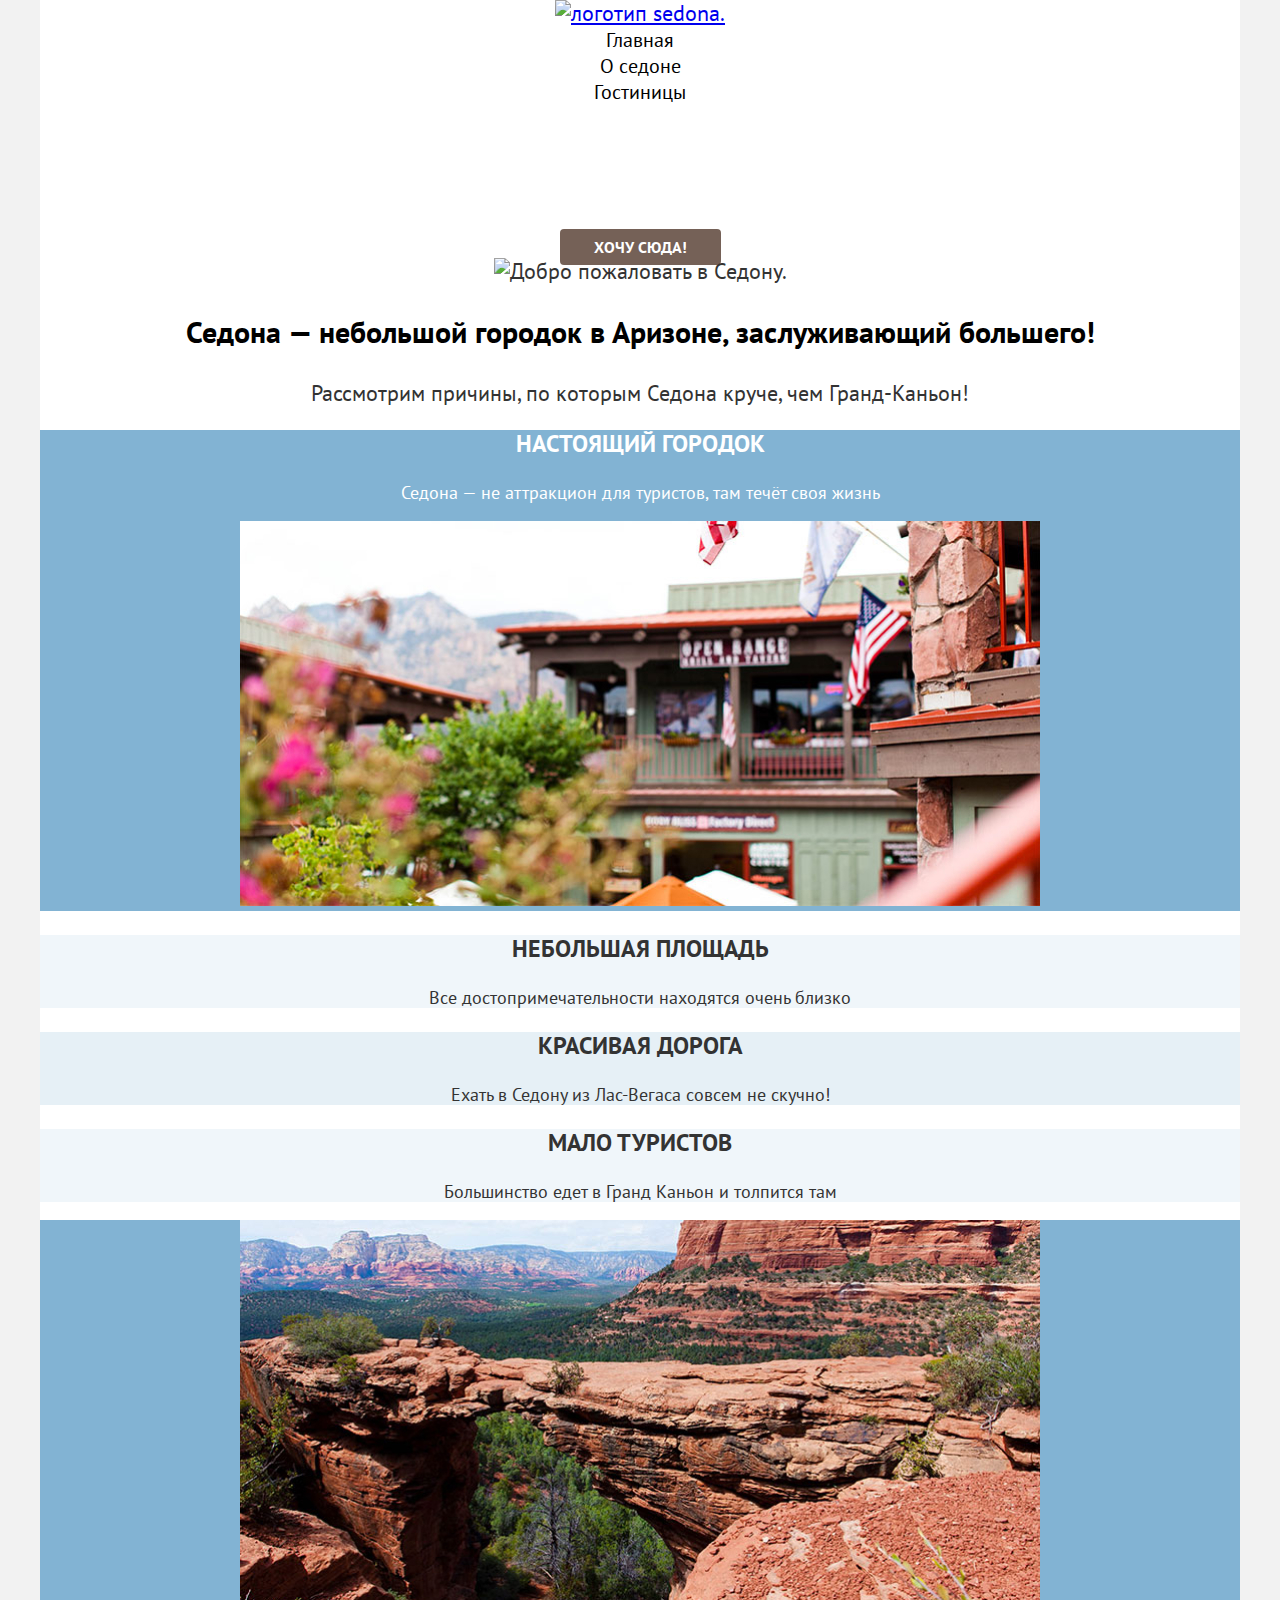
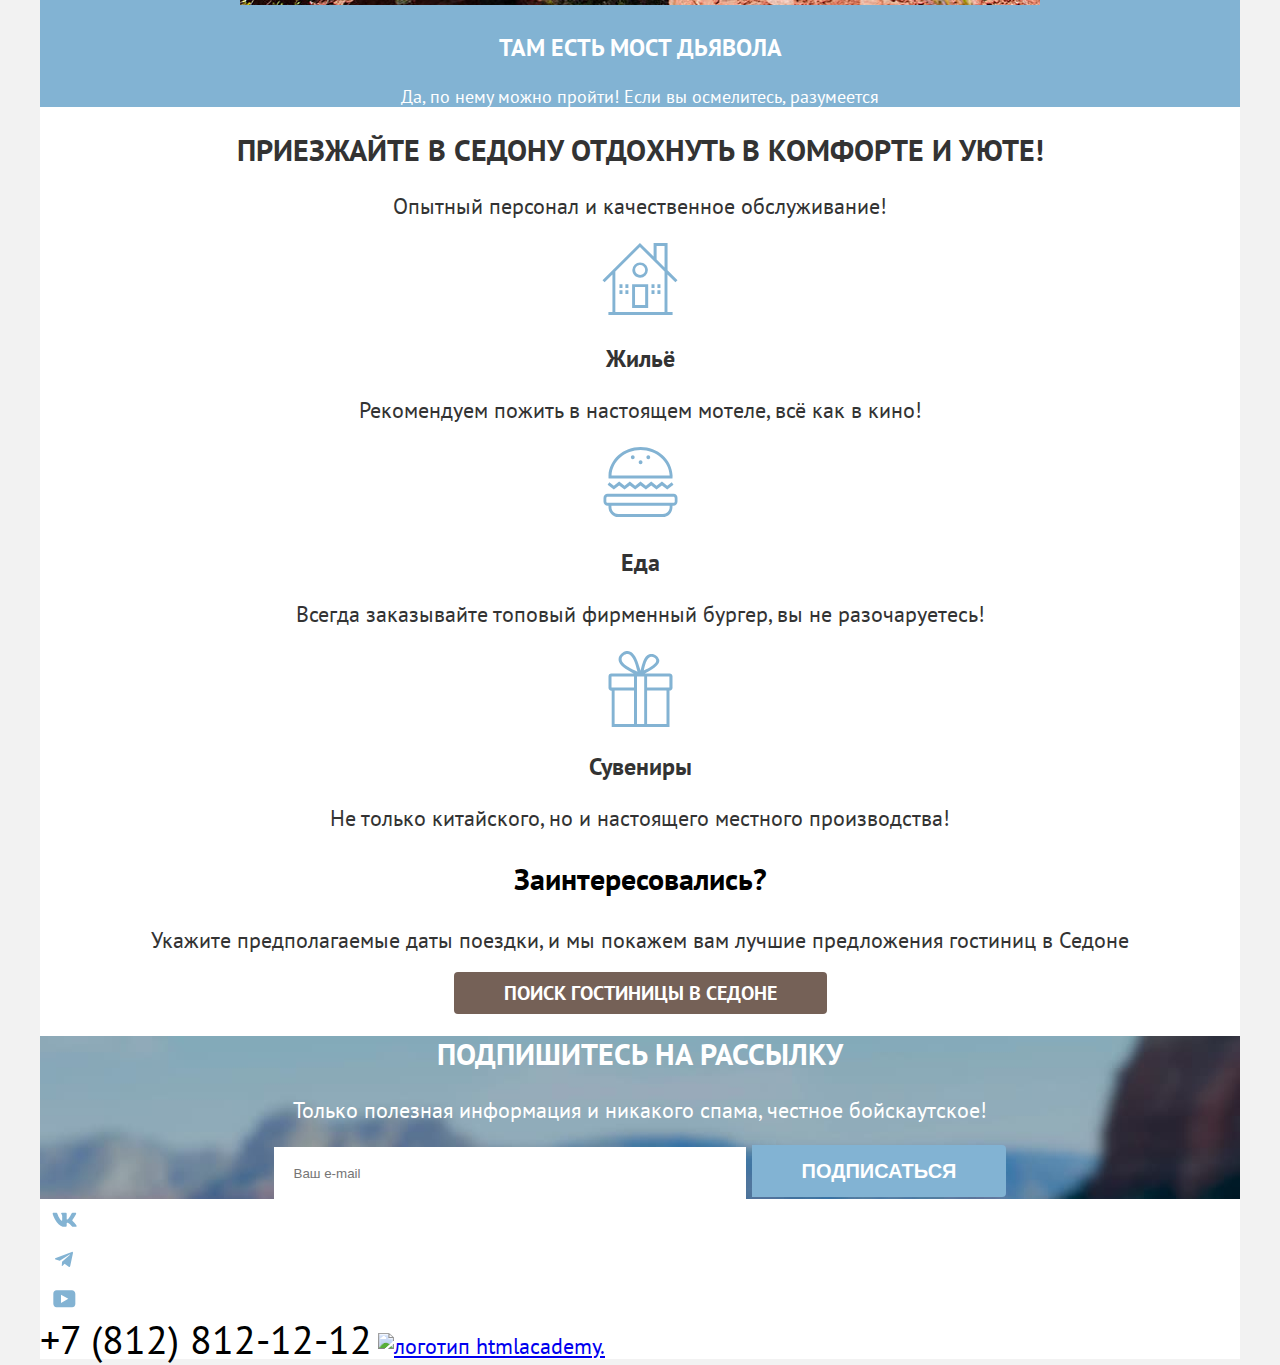
==== index.html @ 653f8c4e "Стилизация index.html" ====
<!DOCTYPE html>
<html lang="ru">

  <head>
    <meta charset="utf-8">
    <title>HTML Academy: Седона</title>
    <link rel="stylesheet" href="styles/styles.css">
  </head>

  <body>
    <div class="main-container">
      <header class="main-header">
        <nav class="main-nav">
          <a class="logo" href="index.html" aria-current="page">
            <img src="images/logo.svg" width="140" height="70" alt="логотип sedona.">
          </a>
          <ul class="main-nav-list">
            <li class="main-nav-item"><a class="main-nav-link main-nav-link--current" href="index.html"
                aria-current="page">Главная</a></li>
            <li class="main-nav-item"><a class="main-nav-link" href="#">О седоне</a></li>
            <li class="main-nav-item"><a class="main-nav-link" href="catalog.html">Гостиницы</a></li>
          </ul>
          <ul class="search-nav-list">
            <li class="search-nav-item">
              <a class="search-nav-link search-nav-link--search" href="#"><span class="visually-hidden">Поиск.</span></a>
            </li>
            <li class="search-nav-item">
              <a class="search-nav-link search-nav-link--like" href="#"><span class="visually-hidden">Избранное.</span></a>
            </li>
            <li class="search-nav-item">
              <a class="search-nav-link-basket" href="#">Хочу сюда!</a>
            </li>
          </ul>
        </nav>
      </header>

      <main class="main-index">

        <!-- hero -->
        <section class="hero">
          <h1 class="visually-hidden">Добро пожаловать в Седону!</h1>
          <img class="hero-img" src="images/welcome.svg" width="458" height="352" alt="Добро пожаловать в Седону.">
        </section>

        <!-- advantages -->
        <section class="advantages">
          <h2 class="visually-hidden">преимущества.</h2>
          <p class="advantages-intro">Седона — небольшой городок в Аризоне, заслуживающий большего!</p>
          <p class="advantages-text">Рассмотрим причины, по которым Седона круче, чем Гранд-Каньон!</p>
          <ul class="advantages-list">
            <li class="advantages-item advantages-item--blue">
              <h3 class="advantages-item-title">Настоящий городок</h3>
              <p class="advantages-item-text">Седона — не аттракцион для туристов, там течёт своя жизнь</p>
              <img src="images/city-sedona.jpg" alt="городок Седона.">
            </li>
            <li class="advantages-item advantages-item--light">
              <h3 class="advantages-item-title">Небольшая площадь</h3>
              <p class="advantages-item-text">Все достопримечательности находятся очень близко</p>
            </li>
            <li class="advantages-item">
              <h3 class="advantages-item-title">Красивая дорога</h3>
              <p class="advantages-item-text">Ехать в Седону из Лас-Вегаса совсем не скучно!</p>
            </li>
            <li class="advantages-item advantages-item--light">
              <h3 class="advantages-item-title">Мало туристов</h3>
              <p class="advantages-item-text">Большинство едет в Гранд Каньон и толпится там</p>
            </li>
            <li class="advantages-item  advantages-item--blue">
              <img src="images/devil-bridge.jpg" alt="Мост дьявола.">
              <h3 class="advantages-item-title">Там есть мост дьявола</h3>
              <p class="advantages-item-text">Да, по нему можно пройти! Если вы осмелитесь, разумеется</p>
            </li>
          </ul>
        </section>

        <!-- features -->
        <section class="features">
          <h2 class="features-title">Приезжайте в Седону отдохнуть в комфорте и уюте!</h2>
          <p class="features-text">Опытный персонал и качественное обслуживание!</p>
          <ul class="features-list">
            <li class="features-item">
              <h3 class="features-item-title features-item-title--housing">Жильё</h3>
              <p class="features-item-text">Рекомендуем пожить в настоящем мотеле, всё как в кино!</p>
            </li>
            <li class="features-item">
              <h3 class="features-item-title features-item-title--food">Еда</h3>
              <p class="features-item-text">Всегда заказывайте топовый фирменный бургер, вы не разочаруетесь!</p>
            </li>
            <li class="features-item">
              <h3 class="features-item-title features-item-title--souvenirs">Сувениры</h3>
              <p class="features-item-text">Не только китайского, но и настоящего местного производства!</p>
            </li>
          </ul>
        </section>

        <!-- search -->
        <section class="search">
          <h2 class="visually-hidden">Поиск гостиницы в Седоне.</h2>
          <p class="search-intro">Заинтересовались?</p>
          <p class="search-text">Укажите предполагаемые даты поездки, и мы покажем вам лучшие предложения гостиниц в
            Седоне</p>
          <a class="search-link" href="#">поиск гостиницы в седоне</a>
        </section>

        <!-- subscription -->
        <section class="subscription">
          <h2 class="subscription-title">Подпишитесь на рассылку</h2>
          <p class="subscription-text">Только полезная информация и никакого спама, честное бойскаутское!</p>
          <form class="subscription-form" action="https://echo.htmlacademy.ru/" method="post">
            <input class="subscription-form-email" type="email" name="email" placeholder="Ваш e-mail" required>
            <button class="subscription-form-btn" type="submit">Подписаться</button>
          </form>
        </section>
      </main>

      <footer class="main-footer">
        <ul class="socials-list">
          <li class="socials-item">
            <a class="socials-link socials-link--vkontakte" href="https://vk.com/htmlacademy"><span class="visually-hidden">Vkontakte</span></a>
          </li>
          <li class="socials-item">
            <a class="socials-link socials-link--telegram" href="https://t.me/htmlacademy"><span class="visually-hidden">Telegram</span></a>
          </li>
          <li class="socials-item">
            <a class="socials-link socials-link--youtube" href="Youtube"><span class="visually-hidden">Youtube</span></a>
          </li>
        </ul>
        <a class="main-footer-phone" href="tel:+78128121212">+7 (812) 812-12-12</a>
        <a class="main-footer-logo" href="https://htmlacademy.ru/">
          <img src="images/html-academy.svg" width="115" height="33" alt="логотип htmlacademy.">
        </a>
      </footer>
    </div>
  </body>

</html>
---- styles/styles.css ----
@font-face {
  font-family: "PT Sans";
  font-style: normal;
  font-weight: 400;
  src: url("../fonts/ptsans-400.woff2") format("woff2");
  font-display: swap;
}

@font-face {
  font-family: "PT Sans";
  font-style: normal;
  font-weight: 700;
  src: url("../fonts/ptsans-700.woff2") format("woff2");
  font-display: swap;
}

.visually-hidden {
  position: absolute;
  width: 1px;
  height: 1px;
  margin: -1px;
  border: 0;
  padding: 0;
  white-space: nowrap;
  clip-path: inset(100%);
  clip: rect(0 0 0 0);
  overflow: hidden;
}

body {
  margin: 0;
  font-family: "PT Sans", sans-serif;
  font-size: 22px;
  line-height: 26px;
  color: #333333;
  background-color: #f2f2f2;
}

.main-container {
  width: 1200px;
  margin: 0 auto;
  background-color: #ffffff;
}

/* index */

/* header */

.main-header {
  text-align: center;
}

.main-nav-list {
  margin: 0;
  padding: 0;
  list-style: none;
}

.main-nav-link {
  font-size: 20px;
  line-height: 24px;
  text-decoration: none;
  color: #000000;
}

.search-nav-list {
  margin: 0;
  padding: 0;
  list-style: none;
}

.search-nav-link {
  display: block;
  width: 44px;
  height: 64px;
}

.search-nav-link--search {
  background-image: url(../images/icons/search.svg);
  background-repeat: no-repeat;
  background-position: center;
}

.search-nav-link--like {
  background-image: url(../images/icons/like.svg);
  background-repeat: no-repeat;
  background-position: center;
}

.search-nav-link-basket {
  padding: 8px 34px;
  border-radius: 4px;
  font-size: 16px;
  line-height: 20px;
  text-transform: uppercase;
  font-weight: 700;
  text-decoration: none;
  color: #ffffff;
  background-color: #756157;
}

.main-index {
  text-align: center;
}

/* hero */

.hero {
  background: url(../images/hero-background-mask.svg) no-repeat center bottom, url(../images/hero-background.jpg) no-repeat;
}

/* advantages */

.advantages-intro {
  font-weight: 700;
  font-size: 30px;
  line-height: 36px;
  color: #000000;
}

.advantages-list {
  margin: 0;
  padding: 0;
  list-style: none;
}

.advantages-item {
  background-color: rgba(131, 179, 211, 0.2);
}

.advantages-item-title {
  font-size: 24px;
  line-height: 28px;
  text-transform: uppercase;
}

.advantages-item-text {
  font-size: 18px;
  line-height: 21px;
}

.advantages-item--blue {
  color: #ffffff;
  background-color: #82B3D3;
}

.advantages-item--light {
  background-color: rgba(131, 179, 211, 0.12);
}

/* features */

.features-title {
  font-weight: 700;
  font-size: 30px;
  line-height: 36px;
  text-transform: uppercase;
}

.features-list {
  margin: 0;
  padding: 0;
  list-style: none;
}

.features-item-title {
  padding-top: 102px;
  font-weight: 700;
  font-size: 24px;
  line-height: 28px;
}

.features-item-title--housing {
  background: url(../images/icons/housing.svg) no-repeat top center;
}

.features-item-title--food {
  background: url(../images/icons/food.svg) no-repeat top center;
}

.features-item-title--souvenirs {
  background: url(../images/icons/souvenirs.svg) no-repeat top center;
}

/* search */

.search-intro {
  font-weight: 700;
  font-size: 30px;
  line-height: 36px;
  color: #000000;
}

.search-link {
  padding: 8px 50px;
  font-weight: 700;
  font-size: 20px;
  line-height: 36px;
  text-transform: uppercase;
  text-decoration: none;
  color: #ffffff;
  background-color: #756157;
  border-radius: 4px;
}

/* subscription */

.subscription {
  background-image: url(../images/Subscribe-background.jpg);
  background-repeat: no-repeat;
  color: #ffffff;
}

.subscription-title {
  font-weight: 700;
  font-size: 30px;
  line-height: 36px;
  text-transform: uppercase;
}

.subscription-form-btn {
  padding: 8px 50px;
  border: none;
  font-weight: 700;
  font-size: 20px;
  line-height: 36px;
  text-transform: uppercase;
  background-color: #82b3d3;
  border-radius: 0 4px 4px 0;
  color: inherit;
}

.subscription-form-email {
  width: 452px;
  height: 52px;
  border: none;
  padding: 0;
  padding-left: 20px;
}

/* main-footer */

.socials-list {
  margin: 0;
  padding: 0;
  list-style: none;
}

.socials-link {
  display: block;
  width: 48px;
  height: 40px;
}

.socials-link--vkontakte {
  background: url(../images/icons/vkontakte.svg) no-repeat center;
}

.socials-link--telegram {
  background: url(../images/icons/telegram.svg) no-repeat center;
}

.socials-link--youtube {
  background: url(../images/icons/youtube.svg) no-repeat center;
}

.main-footer-phone {
  font-weight: 400;
  font-size: 40px;
  line-height: 40px;
  text-transform: uppercase;
  color: #000000;
  text-decoration: none;
}
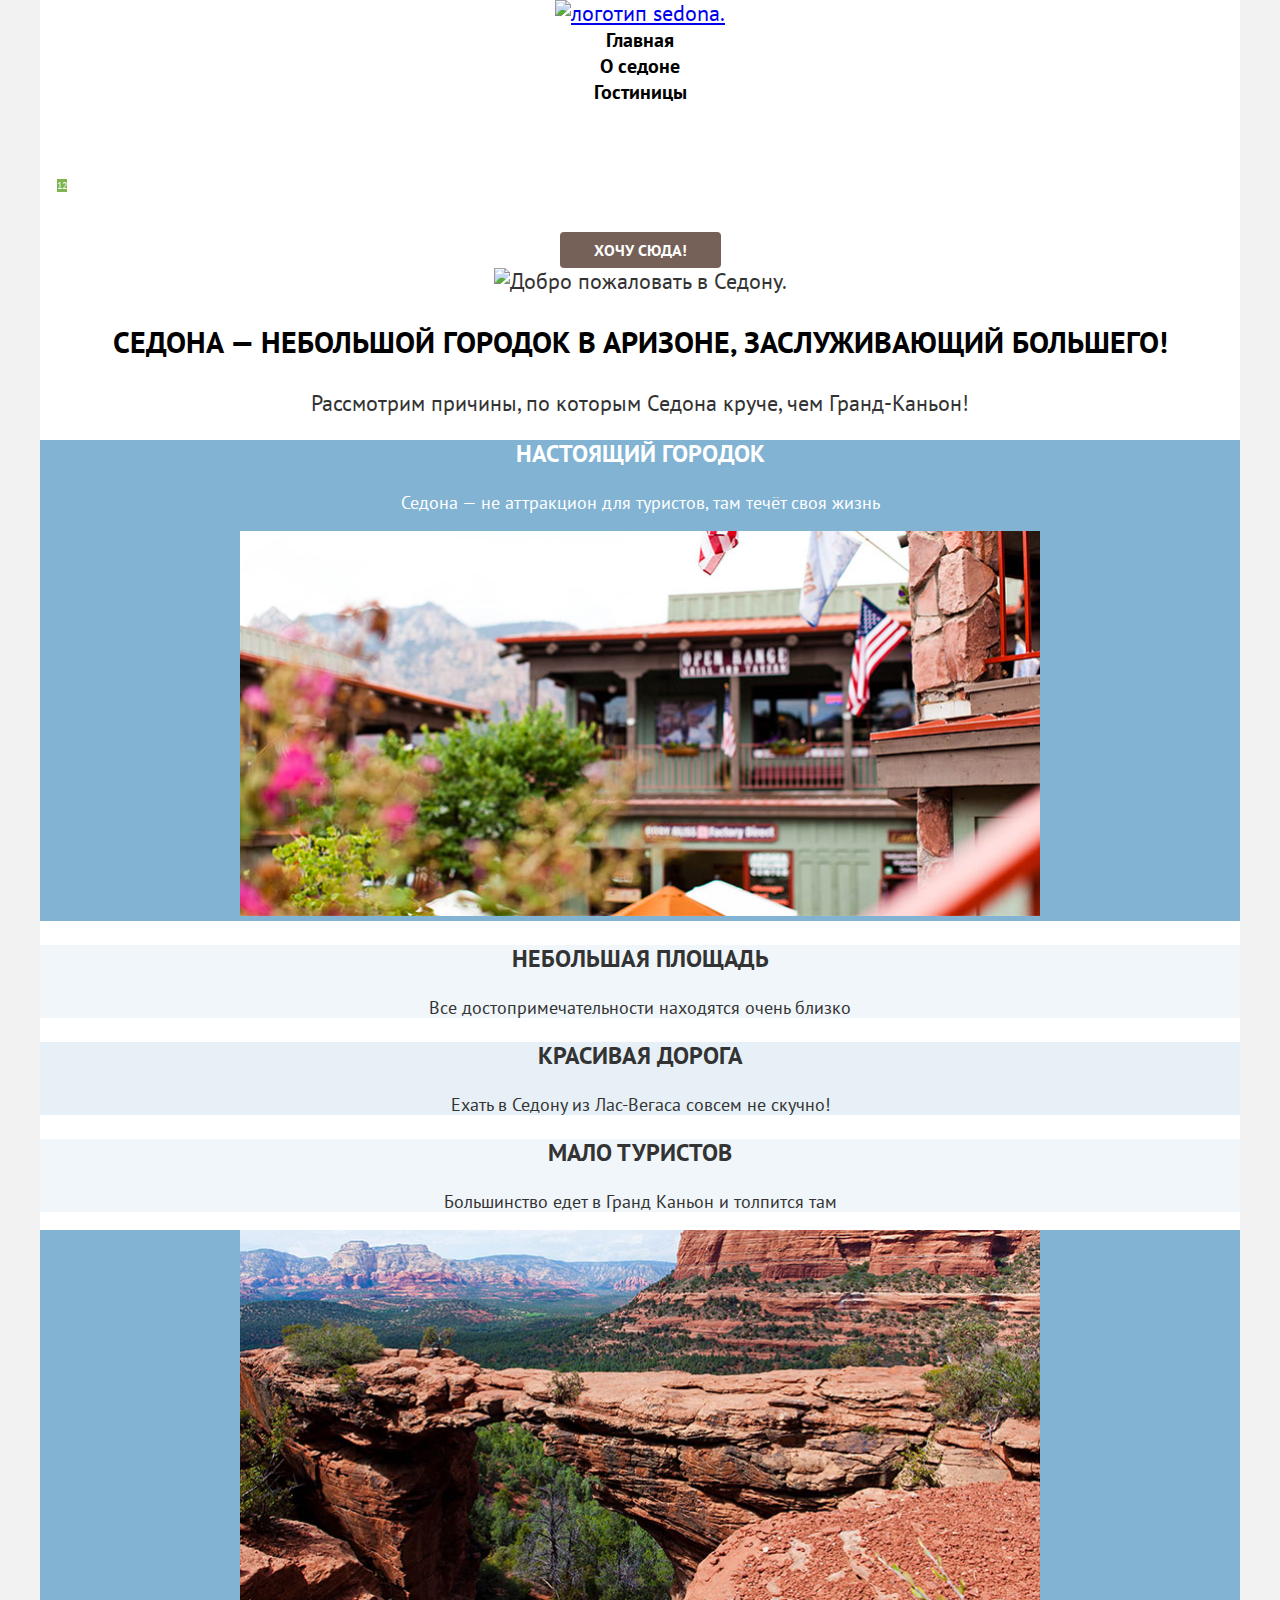
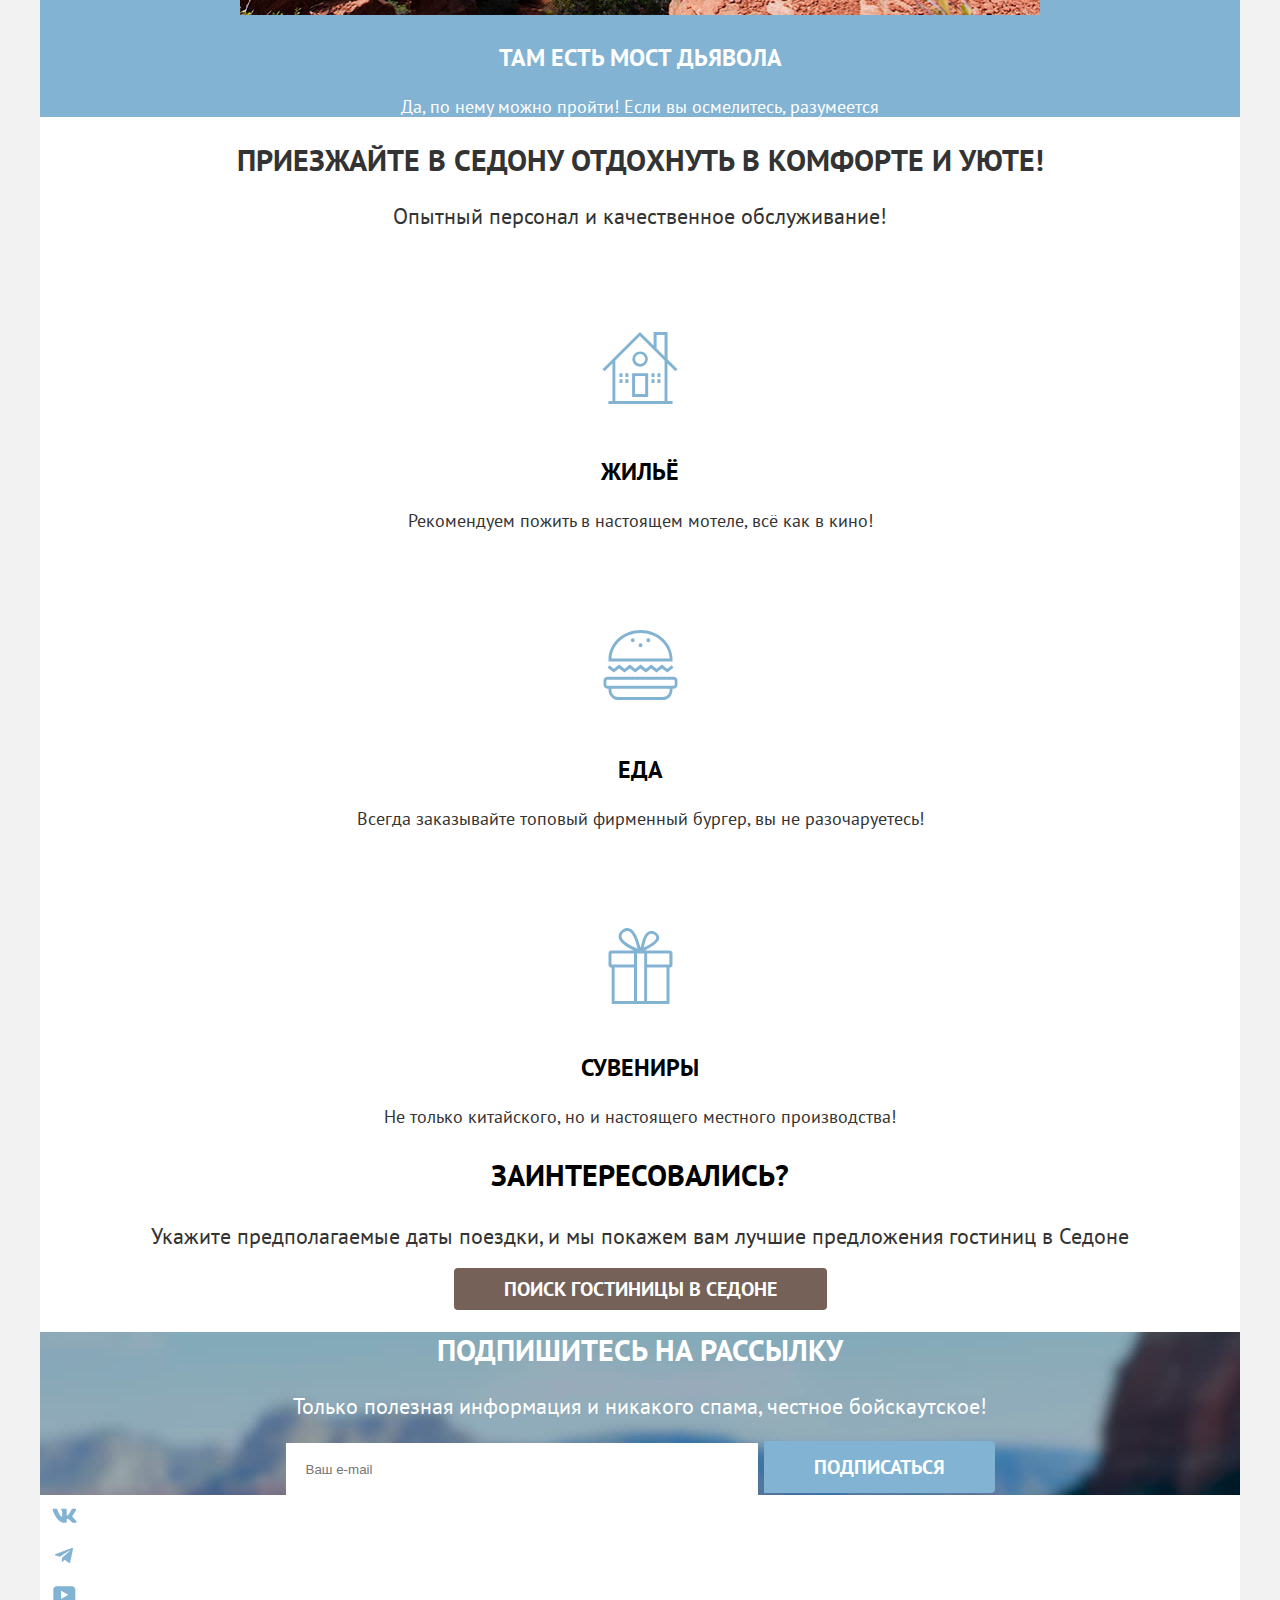
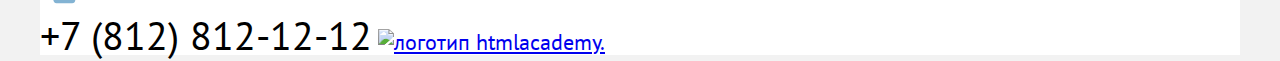
==== commit a0d193c4: "Завершает стилизацию index" ====
--- a/index.html
+++ b/index.html
@@ -22,15 +22,16 @@
           </ul>
           <ul class="search-nav-list">
             <li class="search-nav-item">
-              <a class="search-nav-link search-nav-link--search" href="#"><span class="visually-hidden">Поиск.</span></a>
+              <a class="search-nav-link search-nav-link--search" href="#"><span
+                  class="visually-hidden">Поиск.</span></a>
             </li>
             <li class="search-nav-item">
-              <a class="search-nav-link search-nav-link--like" href="#"><span class="visually-hidden">Избранное.</span></a>
-            </li>
-            <li class="search-nav-item">
-              <a class="search-nav-link-basket" href="#">Хочу сюда!</a>
+              <a class="search-nav-link search-nav-link--like" href="#"><span
+                  class="visually-hidden">Избранное.</span><span class="search-nav-link-quantity">12</span></a>
+
             </li>
           </ul>
+          <a class="search-nav-link-basket" href="#">Хочу сюда!</a>
         </nav>
       </header>
 
@@ -78,16 +79,16 @@
           <h2 class="features-title">Приезжайте в Седону отдохнуть в комфорте и уюте!</h2>
           <p class="features-text">Опытный персонал и качественное обслуживание!</p>
           <ul class="features-list">
-            <li class="features-item">
-              <h3 class="features-item-title features-item-title--housing">Жильё</h3>
+            <li class="features-item features-item--housing">
+              <h3 class="features-item-title">Жильё</h3>
               <p class="features-item-text">Рекомендуем пожить в настоящем мотеле, всё как в кино!</p>
             </li>
-            <li class="features-item">
-              <h3 class="features-item-title features-item-title--food">Еда</h3>
+            <li class="features-item features-item--food">
+              <h3 class="features-item-title">Еда</h3>
               <p class="features-item-text">Всегда заказывайте топовый фирменный бургер, вы не разочаруетесь!</p>
             </li>
-            <li class="features-item">
-              <h3 class="features-item-title features-item-title--souvenirs">Сувениры</h3>
+            <li class="features-item features-item--souvenirs">
+              <h3 class="features-item-title">Сувениры</h3>
               <p class="features-item-text">Не только китайского, но и настоящего местного производства!</p>
             </li>
           </ul>
@@ -116,13 +117,16 @@
       <footer class="main-footer">
         <ul class="socials-list">
           <li class="socials-item">
-            <a class="socials-link socials-link--vkontakte" href="https://vk.com/htmlacademy"><span class="visually-hidden">Vkontakte</span></a>
+            <a class="socials-link socials-link--vkontakte" href="https://vk.com/htmlacademy"><span
+                class="visually-hidden">Vkontakte</span></a>
           </li>
           <li class="socials-item">
-            <a class="socials-link socials-link--telegram" href="https://t.me/htmlacademy"><span class="visually-hidden">Telegram</span></a>
+            <a class="socials-link socials-link--telegram" href="https://t.me/htmlacademy"><span
+                class="visually-hidden">Telegram</span></a>
           </li>
           <li class="socials-item">
-            <a class="socials-link socials-link--youtube" href="Youtube"><span class="visually-hidden">Youtube</span></a>
+            <a class="socials-link socials-link--youtube" href="Youtube"><span
+                class="visually-hidden">Youtube</span></a>
           </li>
         </ul>
         <a class="main-footer-phone" href="tel:+78128121212">+7 (812) 812-12-12</a>
--- a/styles/styles.css
+++ b/styles/styles.css
@@ -59,6 +59,7 @@
 .main-nav-link {
   font-size: 20px;
   line-height: 24px;
+  font-weight: 700;
   text-decoration: none;
   color: #000000;
 }
@@ -73,6 +74,7 @@
   display: block;
   width: 44px;
   height: 64px;
+  text-decoration: none;
 }
 
 .search-nav-link--search {
@@ -87,8 +89,16 @@
   background-position: center;
 }
 
+.search-nav-link-quantity {
+  color: #ffffff;
+  background-color: #7db54f;
+  font-size: 10px;
+  line-height: 10px;
+}
+
 .search-nav-link-basket {
   padding: 8px 34px;
+  display: inline-block;
   border-radius: 4px;
   font-size: 16px;
   line-height: 20px;
@@ -115,6 +125,7 @@
   font-weight: 700;
   font-size: 30px;
   line-height: 36px;
+  text-transform: uppercase;
   color: #000000;
 }
 
@@ -163,23 +174,33 @@
   list-style: none;
 }
 
+.features-item {
+  padding-top: 183px;
+}
+
+.features-item--housing {
+  background: url(../images/icons/housing.svg) no-repeat center 81px;
+}
+
+.features-item--food {
+  background: url(../images/icons/food.svg) no-repeat center 81px;
+}
+
+.features-item--souvenirs {
+  background: url(../images/icons/souvenirs.svg) no-repeat center 81px;
+}
+
 .features-item-title {
-  padding-top: 102px;
   font-weight: 700;
   font-size: 24px;
   line-height: 28px;
-}
-
-.features-item-title--housing {
-  background: url(../images/icons/housing.svg) no-repeat top center;
-}
-
-.features-item-title--food {
-  background: url(../images/icons/food.svg) no-repeat top center;
-}
-
-.features-item-title--souvenirs {
-  background: url(../images/icons/souvenirs.svg) no-repeat top center;
+  text-transform: uppercase;
+  color: #000000;
+}
+
+.features-item-text {
+  font-size: 18px;
+  line-height: 21px;
 }
 
 /* search */
@@ -188,6 +209,7 @@
   font-weight: 700;
   font-size: 30px;
   line-height: 36px;
+  text-transform: uppercase;
   color: #000000;
 }
 
@@ -206,7 +228,7 @@
 /* subscription */
 
 .subscription {
-  background-image: url(../images/Subscribe-background.jpg);
+  background-image: url(../images/subscribe-background.jpg);
   background-repeat: no-repeat;
   color: #ffffff;
 }
@@ -221,6 +243,7 @@
 .subscription-form-btn {
   padding: 8px 50px;
   border: none;
+  font-family: "PT Sans", sans-serif;
   font-weight: 700;
   font-size: 20px;
   line-height: 36px;
@@ -272,3 +295,76 @@
   color: #000000;
   text-decoration: none;
 }
+
+/* catalog */
+
+/* filter */
+
+.catalog-filter {
+  background-color: #82B3D3;
+  background-image: url(../images/filter-background.jpg);
+  background-repeat: no-repeat;
+  background-size: cover;
+  color: #ffffff;
+}
+
+.catalog-title {
+  font-weight: 700;
+  font-size: 60px;
+  line-height: 78px;
+}
+
+.breadcrumbs-list {
+  margin: 0;
+  padding: 0;
+  list-style: none;
+}
+
+.breadcrumbs-link {
+  text-decoration: none;
+  color: inherit;
+  font-size: 16px;
+  line-height: 21px;
+}
+
+.breadcrumbs-link--index {
+  background: url(../images/icons/home.svg) no-repeat center;
+  display: block;
+  width: 13px;
+  height: 15px;
+}
+
+.catalog-form-title {
+  font-weight: 700;
+  font-size: 20px;
+  line-height: 24px;
+}
+
+.catalog-housing-input {
+  font-size: 18px;
+  line-height: 23px;
+}
+
+.catalog-filter-submit {
+  padding: 8px 50px;
+  border: none;
+  background-color: #82b3d3;
+  color: inherit;
+  border-radius: 4px;
+  font-weight: 700;
+  font-size: 16px;
+  line-height: 20px;
+  text-transform: uppercase;
+}
+
+.catalog-filter-reset {
+  padding: 8px 50px;
+  border: none;
+  background-color: rgba(0, 0, 0, 0);
+  color: inherit;
+  border-radius: 4px;
+  font-weight: 700;
+  font-size: 16px;
+  line-height: 20px;
+  text-transform: uppercase;
+}
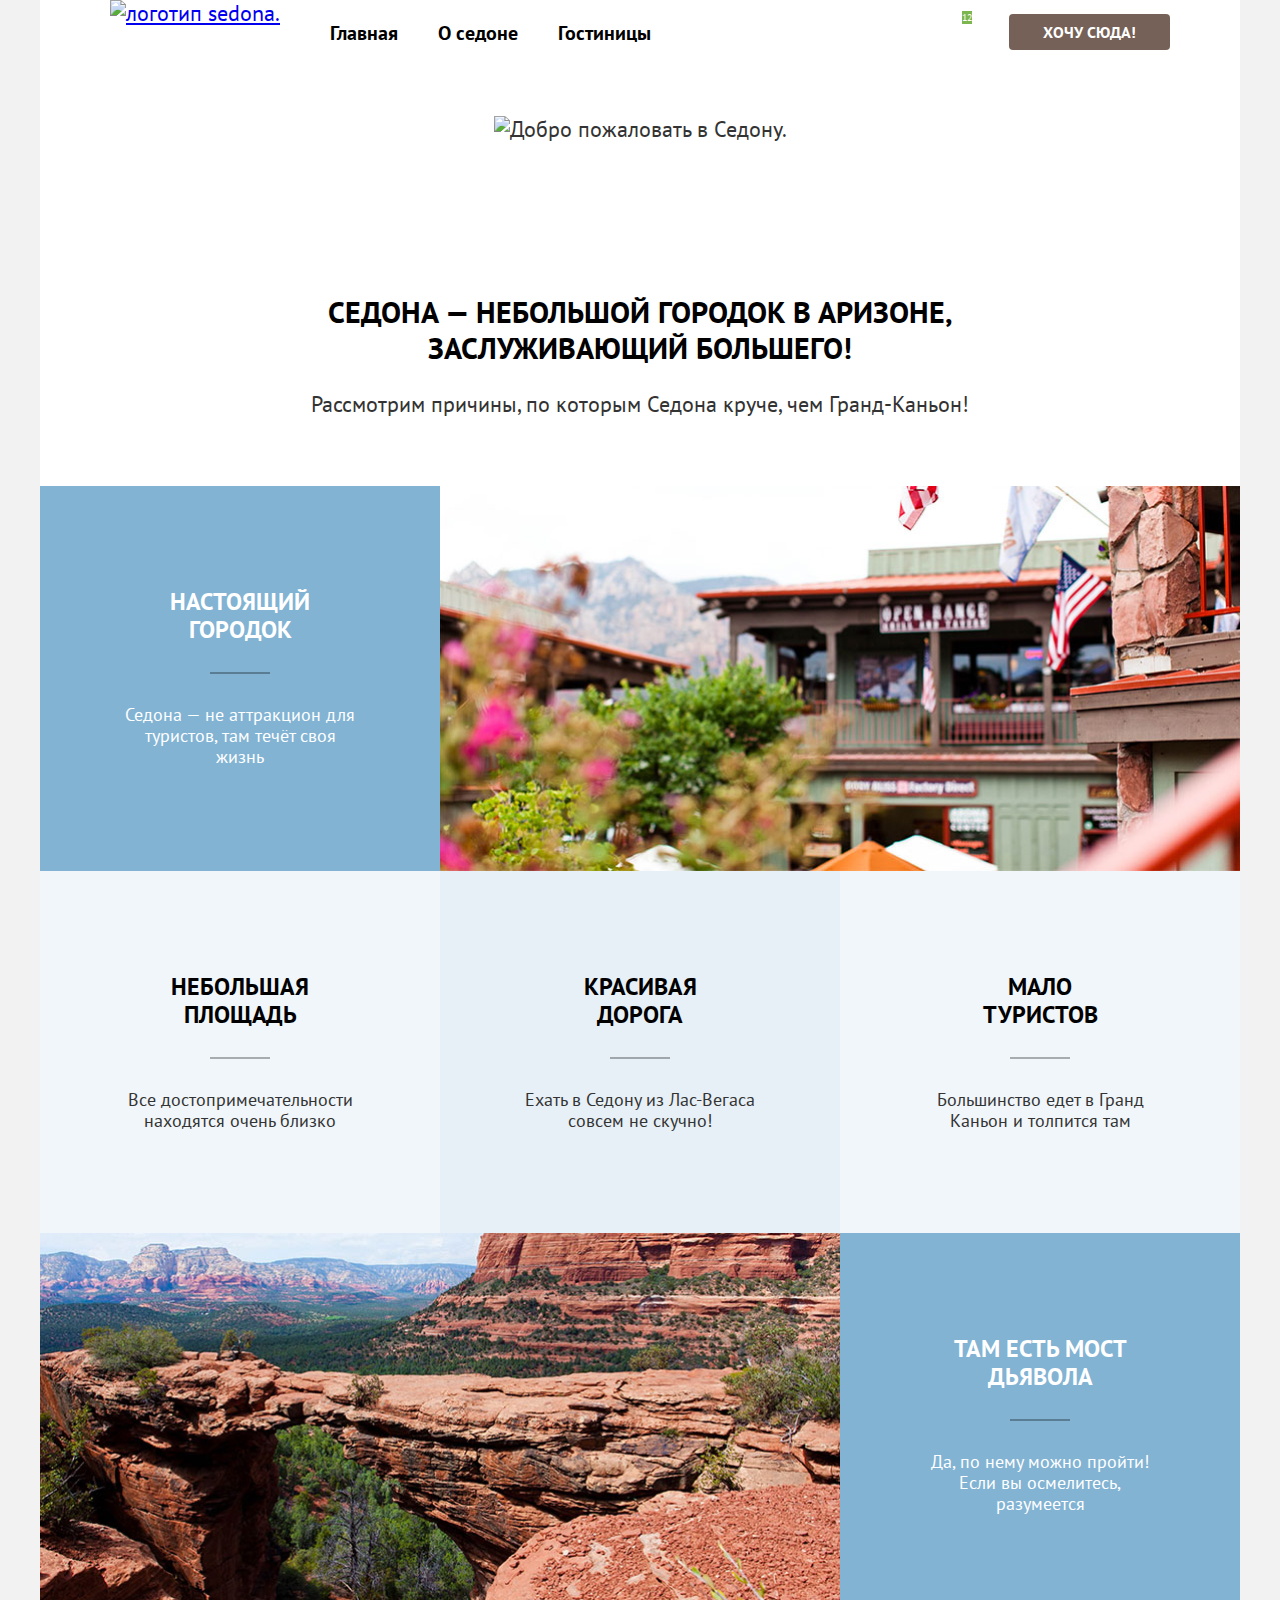
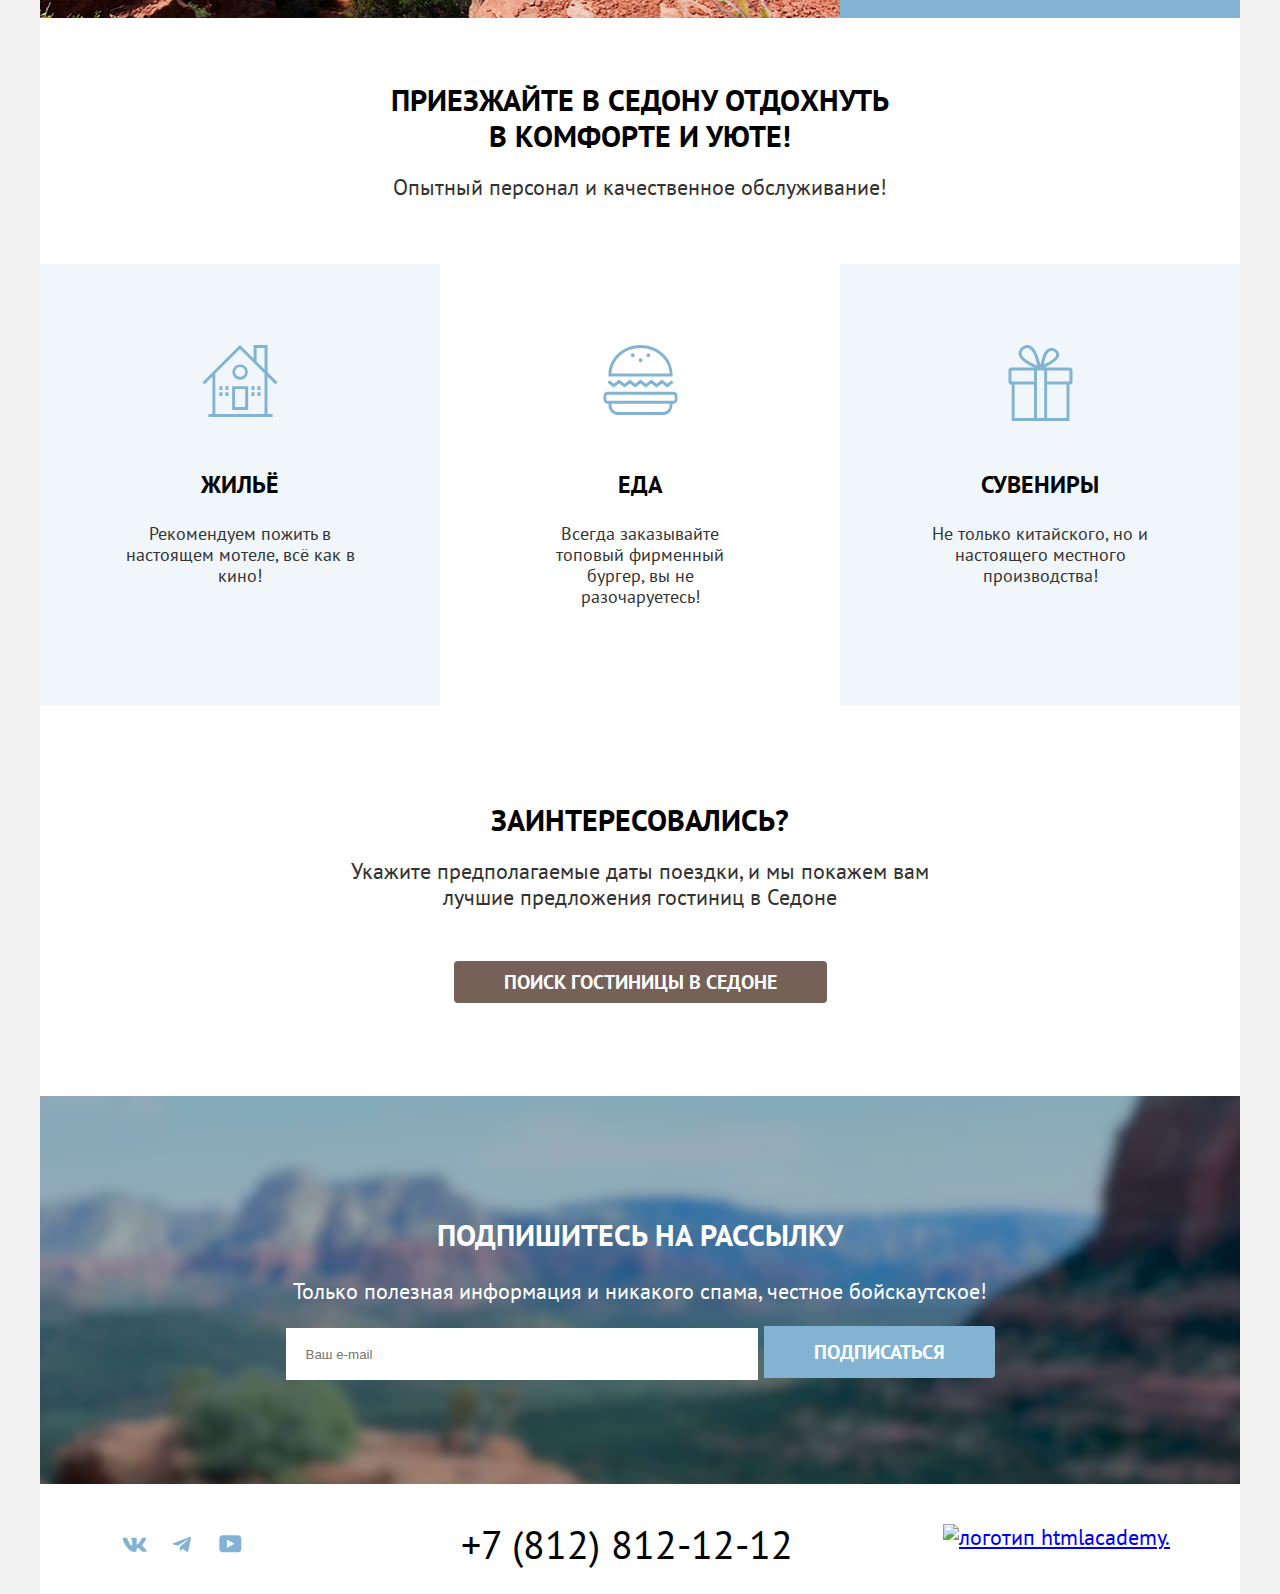
==== commit 0128f145: "Добавляет сетку catalog.html" ====
--- a/index.html
+++ b/index.html
@@ -28,7 +28,6 @@
             <li class="search-nav-item">
               <a class="search-nav-link search-nav-link--like" href="#"><span
                   class="visually-hidden">Избранное.</span><span class="search-nav-link-quantity">12</span></a>
-
             </li>
           </ul>
           <a class="search-nav-link-basket" href="#">Хочу сюда!</a>
@@ -46,12 +45,14 @@
         <!-- advantages -->
         <section class="advantages">
           <h2 class="visually-hidden">преимущества.</h2>
-          <p class="advantages-intro">Седона — небольшой городок в Аризоне, заслуживающий большего!</p>
+          <p class="advantages-intro">Седона — небольшой городок в Аризоне,<br> заслуживающий большего!</p>
           <p class="advantages-text">Рассмотрим причины, по которым Седона круче, чем Гранд-Каньон!</p>
           <ul class="advantages-list">
             <li class="advantages-item advantages-item--blue">
-              <h3 class="advantages-item-title">Настоящий городок</h3>
-              <p class="advantages-item-text">Седона — не аттракцион для туристов, там течёт своя жизнь</p>
+              <div class="item-blue-wrapper">
+                <h3 class="advantages-item-title advantages-item-title--blue">Настоящий городок</h3>
+                <p class="advantages-item-text">Седона — не аттракцион для туристов, там течёт своя жизнь</p>
+              </div>
               <img src="images/city-sedona.jpg" alt="городок Седона.">
             </li>
             <li class="advantages-item advantages-item--light">
@@ -66,17 +67,19 @@
               <h3 class="advantages-item-title">Мало туристов</h3>
               <p class="advantages-item-text">Большинство едет в Гранд Каньон и толпится там</p>
             </li>
-            <li class="advantages-item  advantages-item--blue">
+            <li class="advantages-item advantages-item--blue">
               <img src="images/devil-bridge.jpg" alt="Мост дьявола.">
-              <h3 class="advantages-item-title">Там есть мост дьявола</h3>
-              <p class="advantages-item-text">Да, по нему можно пройти! Если вы осмелитесь, разумеется</p>
+              <div class="item-blue-wrapper">
+                <h3 class="advantages-item-title advantages-item-title--blue">Там есть мост дьявола</h3>
+                <p class="advantages-item-text">Да, по нему можно пройти! Если вы осмелитесь, разумеется</p>
+              </div>
             </li>
           </ul>
         </section>
 
         <!-- features -->
         <section class="features">
-          <h2 class="features-title">Приезжайте в Седону отдохнуть в комфорте и уюте!</h2>
+          <h2 class="features-title">Приезжайте в Седону отдохнуть<br> в комфорте и уюте!</h2>
           <p class="features-text">Опытный персонал и качественное обслуживание!</p>
           <ul class="features-list">
             <li class="features-item features-item--housing">
--- a/styles/styles.css
+++ b/styles/styles.css
@@ -27,6 +27,10 @@
   overflow: hidden;
 }
 
+html {
+  height: 100%;
+}
+
 body {
   margin: 0;
   font-family: "PT Sans", sans-serif;
@@ -34,12 +38,20 @@
   line-height: 26px;
   color: #333333;
   background-color: #f2f2f2;
+  height: 100%;
 }
 
 .main-container {
   width: 1200px;
   margin: 0 auto;
   background-color: #ffffff;
+  display: flex;
+  flex-direction: column;
+  min-height: 100%;
+}
+
+.main-index {
+  flex-grow: 1;
 }
 
 /* index */
@@ -50,10 +62,24 @@
   text-align: center;
 }
 
+.logo {
+  margin-right: 30px;
+}
+
+.main-nav {
+  display: flex;
+  padding: 0 70px;
+}
+
 .main-nav-list {
   margin: 0;
   padding: 0;
   list-style: none;
+  width: 500px;
+  margin-right: auto;
+  display: flex;
+  flex-wrap: wrap;
+  align-items: center;
 }
 
 .main-nav-link {
@@ -62,12 +88,18 @@
   font-weight: 700;
   text-decoration: none;
   color: #000000;
+  padding: 16px 20px;
 }
 
 .search-nav-list {
   margin: 0;
-  padding: 0;
-  list-style: none;
+  margin-right: 20px;
+  padding: 0;
+  list-style: none;
+  width: 88px;
+  display: flex;
+  flex-wrap: wrap;
+  align-items: center;
 }
 
 .search-nav-link {
@@ -78,13 +110,13 @@
 }
 
 .search-nav-link--search {
-  background-image: url(../images/icons/search.svg);
+  background-image: url("../images/icons/search.svg");
   background-repeat: no-repeat;
   background-position: center;
 }
 
 .search-nav-link--like {
-  background-image: url(../images/icons/like.svg);
+  background-image: url("../images/icons/like.svg");
   background-repeat: no-repeat;
   background-position: center;
 }
@@ -107,6 +139,7 @@
   text-decoration: none;
   color: #ffffff;
   background-color: #756157;
+  align-self: center;
 }
 
 .main-index {
@@ -116,10 +149,16 @@
 /* hero */
 
 .hero {
-  background: url(../images/hero-background-mask.svg) no-repeat center bottom, url(../images/hero-background.jpg) no-repeat;
+  background: url("../images/hero-background-mask.svg") no-repeat center bottom, url("../images/hero-background.jpg") no-repeat center/cover;
+  padding-top: 52px;
+  padding-bottom: 83px;
 }
 
 /* advantages */
+
+.advantages {
+  padding-top: 69px;
+}
 
 .advantages-intro {
   font-weight: 700;
@@ -127,32 +166,71 @@
   line-height: 36px;
   text-transform: uppercase;
   color: #000000;
+  margin: 0;
+  margin-bottom: 25px;
+}
+
+.advantages-text {
+  margin: 0;
+  margin-bottom: 69px;
 }
 
 .advantages-list {
   margin: 0;
   padding: 0;
   list-style: none;
+  display: flex;
+  flex-wrap: wrap;
 }
 
 .advantages-item {
   background-color: rgba(131, 179, 211, 0.2);
+  padding: 102px 85px;
+  width: 230px;
 }
 
 .advantages-item-title {
+  color: #000000;
   font-size: 24px;
   line-height: 28px;
   text-transform: uppercase;
+  margin: 0;
+  padding: 0 27px 30px 27px;
+  margin-bottom: 30px;
+  position: relative;
+}
+
+.advantages-item-title::before {
+  content: " ";
+  display: block;
+  width: 60px;
+  height: 2px;
+  background-color: rgba(0, 0, 0, 0.3);
+  position: absolute;
+  left: calc(50% - 30px);
+  bottom: 0;
 }
 
 .advantages-item-text {
   font-size: 18px;
   line-height: 21px;
+  margin: 0;
+}
+
+.item-blue-wrapper {
+  padding: 102px 85px;
 }
 
 .advantages-item--blue {
   color: #ffffff;
   background-color: #82B3D3;
+  display: flex;
+  width: 1200px;
+  padding: 0;
+}
+
+.advantages-item-title--blue {
+  color: #ffffff;
 }
 
 .advantages-item--light {
@@ -161,33 +239,51 @@
 
 /* features */
 
+.features {
+  margin-top: 64px;
+}
+
 .features-title {
+  color: #000000;
   font-weight: 700;
   font-size: 30px;
   line-height: 36px;
   text-transform: uppercase;
+  margin: 0;
+  margin-bottom: 20px;
+}
+
+.features-text {
+  margin: 0;
+  margin-bottom: 64px;
 }
 
 .features-list {
   margin: 0;
   padding: 0;
   list-style: none;
+  display: flex;
+  flex-wrap: wrap;
 }
 
 .features-item {
+  padding: 81px 85px;
   padding-top: 183px;
+  width: 230px;
 }
 
 .features-item--housing {
-  background: url(../images/icons/housing.svg) no-repeat center 81px;
+  background: url("../images/icons/housing.svg") no-repeat center 81px;
+  background-color: rgba(131, 179, 211, 0.12);
 }
 
 .features-item--food {
-  background: url(../images/icons/food.svg) no-repeat center 81px;
+  background: url("../images/icons/food.svg") no-repeat center 81px;
 }
 
 .features-item--souvenirs {
-  background: url(../images/icons/souvenirs.svg) no-repeat center 81px;
+  background: url("../images/icons/souvenirs.svg") no-repeat center 81px;
+  background-color: rgba(131, 179, 211, 0.12);
 }
 
 .features-item-title {
@@ -205,12 +301,23 @@
 
 /* search */
 
+.search {
+  padding: 96px 304px;
+}
+
 .search-intro {
   font-weight: 700;
   font-size: 30px;
   line-height: 36px;
   text-transform: uppercase;
   color: #000000;
+  margin: 0;
+  margin-bottom: 20px;
+}
+
+.search-text {
+  margin: 0;
+  margin-bottom: 54px;
 }
 
 .search-link {
@@ -228,9 +335,10 @@
 /* subscription */
 
 .subscription {
-  background-image: url(../images/subscribe-background.jpg);
+  background-image: url("../images/subscribe-background.jpg");
   background-repeat: no-repeat;
   color: #ffffff;
+  padding: 96px 0 104px 0;
 }
 
 .subscription-title {
@@ -263,10 +371,20 @@
 
 /* main-footer */
 
+.main-footer {
+  display: flex;
+  flex-wrap: wrap;
+  padding: 40px 70px 30px 70px;
+  justify-content: space-between;
+}
+
 .socials-list {
   margin: 0;
   padding: 0;
   list-style: none;
+  width: 200px;
+  display: flex;
+  flex-wrap: wrap;
 }
 
 .socials-link {
@@ -276,15 +394,15 @@
 }
 
 .socials-link--vkontakte {
-  background: url(../images/icons/vkontakte.svg) no-repeat center;
+  background: url("../images/icons/vkontakte.svg") no-repeat center;
 }
 
 .socials-link--telegram {
-  background: url(../images/icons/telegram.svg) no-repeat center;
+  background: url("../images/icons/telegram.svg") no-repeat center;
 }
 
 .socials-link--youtube {
-  background: url(../images/icons/youtube.svg) no-repeat center;
+  background: url("../images/icons/youtube.svg") no-repeat center;
 }
 
 .main-footer-phone {
@@ -300,9 +418,13 @@
 
 /* filter */
 
+.main-catalog {
+  flex-grow: 1;
+}
+
 .catalog-filter {
   background-color: #82B3D3;
-  background-image: url(../images/filter-background.jpg);
+  background-image: url("../images/filter-background.jpg");
   background-repeat: no-repeat;
   background-size: cover;
   color: #ffffff;
@@ -328,16 +450,27 @@
 }
 
 .breadcrumbs-link--index {
-  background: url(../images/icons/home.svg) no-repeat center;
+  background: url("../images/icons/home.svg") no-repeat center;
   display: block;
   width: 13px;
   height: 15px;
 }
 
+.catalog-form {
+  display: flex;
+}
+
+
+
 .catalog-form-title {
   font-weight: 700;
   font-size: 20px;
   line-height: 24px;
+}
+
+.catalog-form-label {
+  font-size: 18px;
+  line-height: 23px;
 }
 
 .catalog-housing-input {
@@ -345,9 +478,16 @@
   line-height: 23px;
 }
 
+.catalog-price-input {
+  font-weight: 700;
+  font-size: 18px;
+  line-height: 24px;
+}
+
 .catalog-filter-submit {
   padding: 8px 50px;
   border: none;
+  font-family: inherit;
   background-color: #82b3d3;
   color: inherit;
   border-radius: 4px;
@@ -360,6 +500,7 @@
 .catalog-filter-reset {
   padding: 8px 50px;
   border: none;
+  font-family: inherit;
   background-color: rgba(0, 0, 0, 0);
   color: inherit;
   border-radius: 4px;
@@ -368,3 +509,213 @@
   line-height: 20px;
   text-transform: uppercase;
 }
+
+.catalog {
+  padding: 0 70px;
+}
+
+.catalog-wrapper {
+  display: flex;
+  align-items: center;
+}
+
+.catalog-filter-recult {
+  color: #000000;
+  font-weight: 700;
+  font-size: 30px;
+  line-height: 36px;
+  text-transform: uppercase;
+  width: 350px;
+  padding-right: 200px;
+}
+
+.catalog-sorting {
+  color: #333333;
+  font-size: 18px;
+  line-height: 21px;
+  font-family: inherit;
+  border: 2px solid #e5e5e5;
+  border-radius: 4px;
+  width: 292px;
+  margin-right: auto;
+}
+
+.card-view {
+  margin: 0;
+  padding: 0;
+  list-style: none;
+  display: flex;
+  width: 160px;
+  justify-content: space-between;
+}
+
+.card-view-btn {
+  display: block;
+  width: 48px;
+  height: 48px;
+  background-color: rgba(0, 0, 0, 0);
+  border: 2px solid #E5E5E5;
+  border-radius: 4px;
+}
+
+.card-view-btn--activ {
+  border: 2px solid #000000;
+}
+
+.card-view-btn--grid {
+  background: url("../images/icons/grid.svg") no-repeat center;
+}
+
+.card-view-btn--card {
+  background: url("../images/icons/card.svg") no-repeat center;
+}
+
+.card-view-btn--list {
+  background: url("../images/icons/list.svg") no-repeat center;
+}
+
+.card-list {
+  margin: 0;
+  padding: 0;
+  list-style: none;
+  display: grid;
+  grid-template-columns: 1fr 1fr 1fr;
+  gap: 20px;
+}
+
+.card-list-item {
+  width: 300px;
+  padding: 20px;
+  border: 1px solid #e6e6e6;
+  border-radius: 4px;
+}
+
+.card-list-item a {
+  text-decoration: none;
+}
+
+.card-list-title {
+  font-weight: 700;
+  font-size: 24px;
+  line-height: 28px;
+  color: #000000;
+}
+
+.card-list-price {
+  font-size: 18px;
+  line-height: 21px;
+}
+
+.card-list-more {
+  display: inline-block;
+  padding: 8px 26px;
+  font-size: 16px;
+  line-height: 20px;
+  font-weight: 700;
+  text-transform: uppercase;
+  color: #ffffff;
+  background-color: #756157;
+  border-radius: 4px;
+}
+
+.card-list-favorites {
+  font-family: inherit;
+  display: inline-block;
+  padding: 8px 20px;
+  font-size: 16px;
+  line-height: 20px;
+  font-weight: 700;
+  text-transform: uppercase;
+  color: #ffffff;
+  background-color: #82b3d3;
+  border: none;
+  border-radius: 4px;
+}
+
+.card-list-favorites--active {
+  background-color: #7db54f;
+  padding: 8px 18px;
+}
+
+.stars {
+  width: 140px;
+  height: 37px;
+  background-image: url(../images/icons/stars.svg);
+  background-repeat: no-repeat;
+}
+
+.stars--4 {
+  width: 90px;
+}
+
+.stars--3 {
+  width: 70px;
+}
+
+.stars--2 {
+  width: 45px;
+}
+
+.stars-- {
+  width: 20px;
+}
+
+.rating {
+  display: inline-block;
+  padding: 8px 22px;
+  font-size: 16px;
+  line-height: 20px;
+  text-transform: uppercase;
+  background-color: #f2f2f2;
+  border-radius: 4px;
+}
+
+.pagination-list {
+  padding: 0;
+  margin: 0;
+  list-style: none;
+  display: flex;
+  gap: 8px;
+}
+
+.pagination-link {
+  color: #ffffff;
+  font-weight: 700;
+  font-size: 20px;
+  line-height: 36px;
+  text-decoration: none;
+  background-color: #82b3d3;
+  display: block;
+  text-align: center;
+  padding: 12px 0;
+  width: 60px;
+  border-radius: 4px;
+}
+
+.pagination-link--curent {
+  color: #000000;
+  background-color: #f2f2f2;
+}
+
+.pagination-link--all {
+  background-color: #ffffff;
+  color: #000000;
+}
+
+.subscription--inner {
+  background-image: none;
+  color: #000000;
+  text-align: center;
+}
+
+.subscription-text--inner {
+  color: #333333;
+}
+
+.subscription-form-btn--inner {
+  color: #ffffff;
+}
+
+.subscription-form-email--inner {
+  background-color: #f2f2f2;
+}
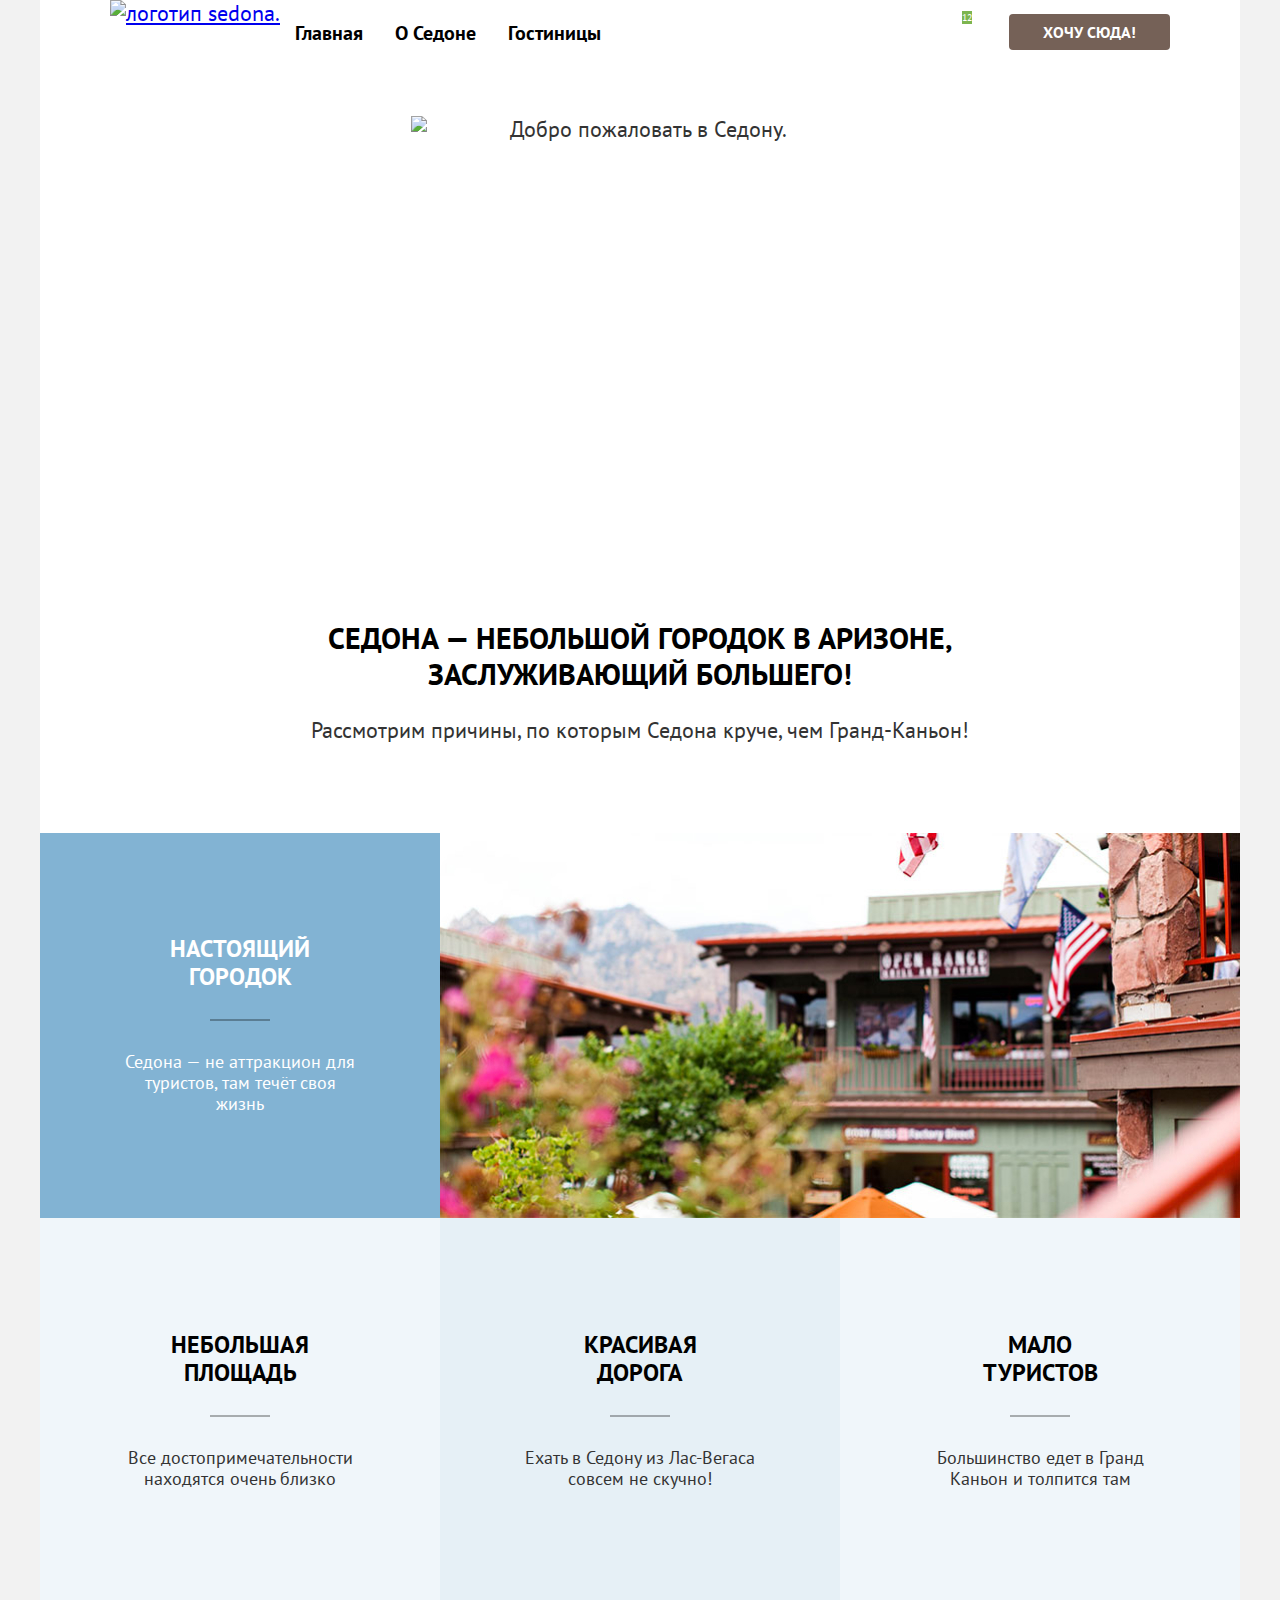
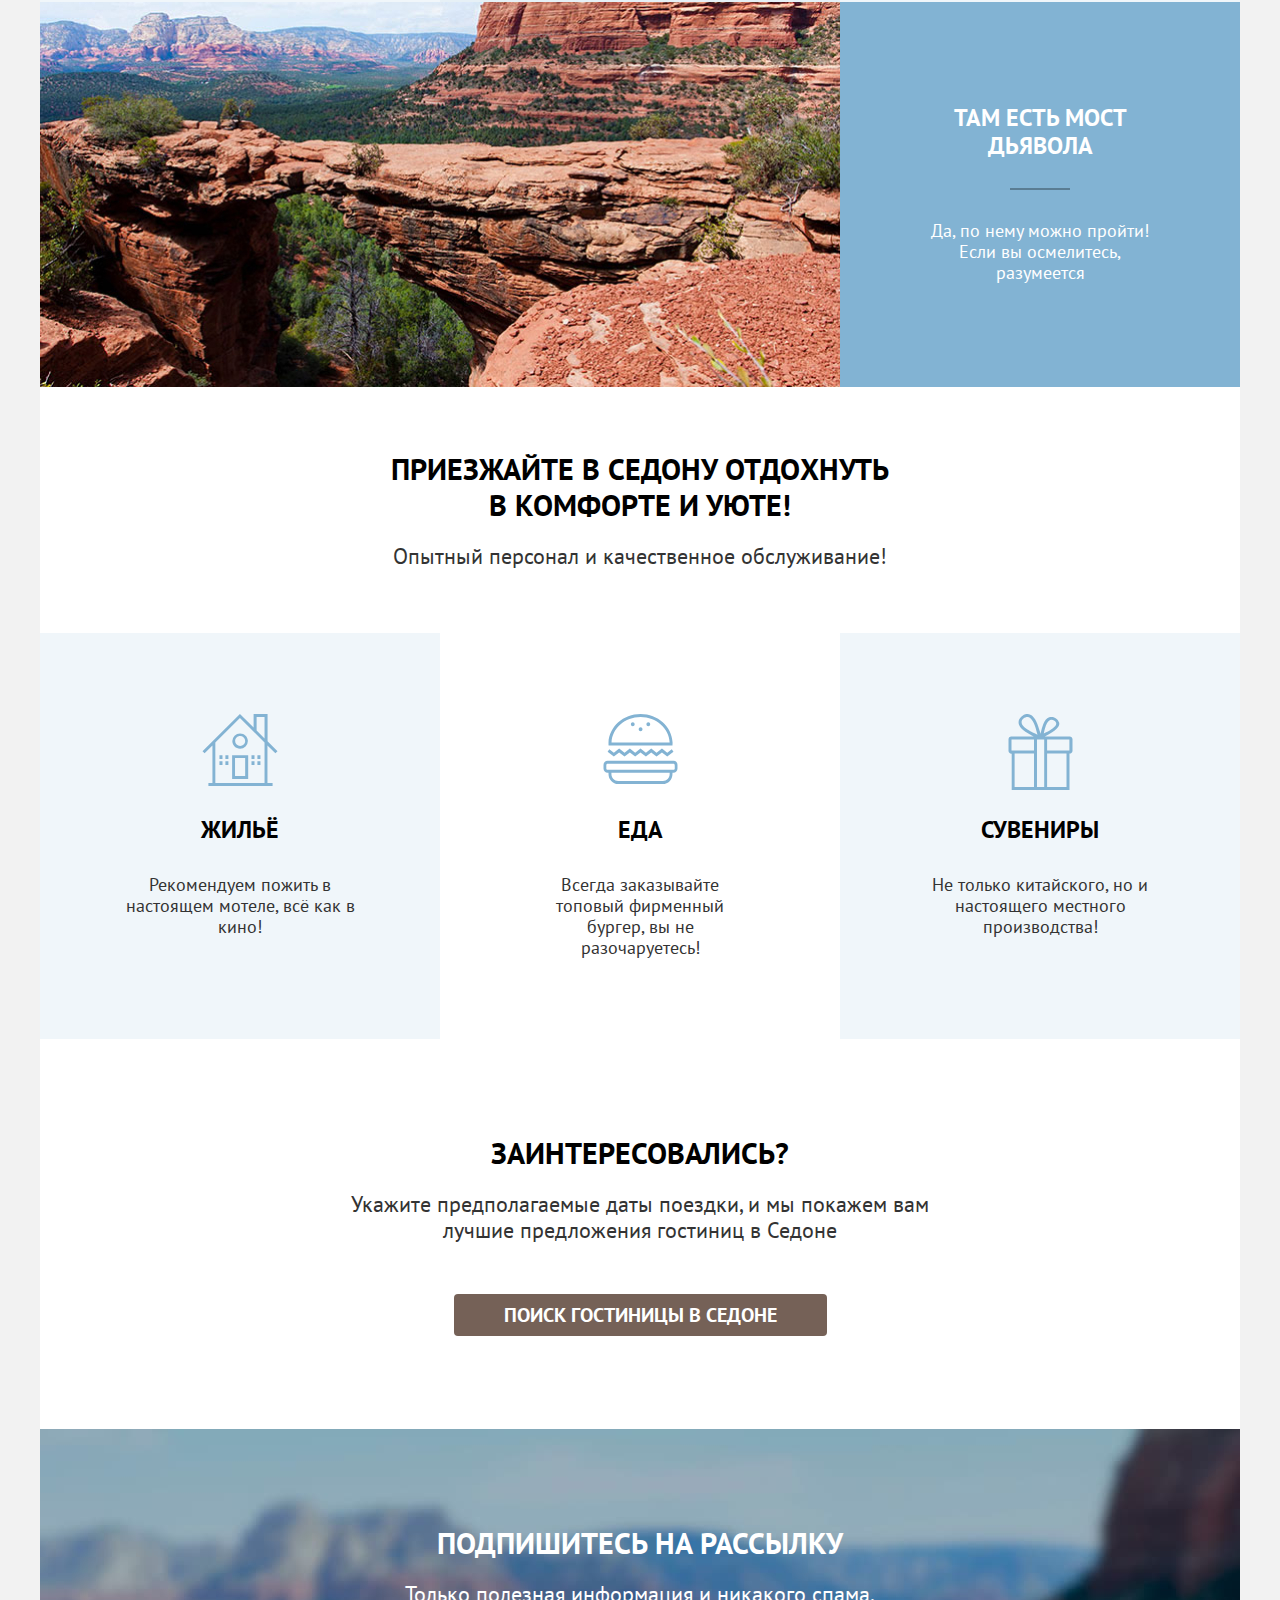
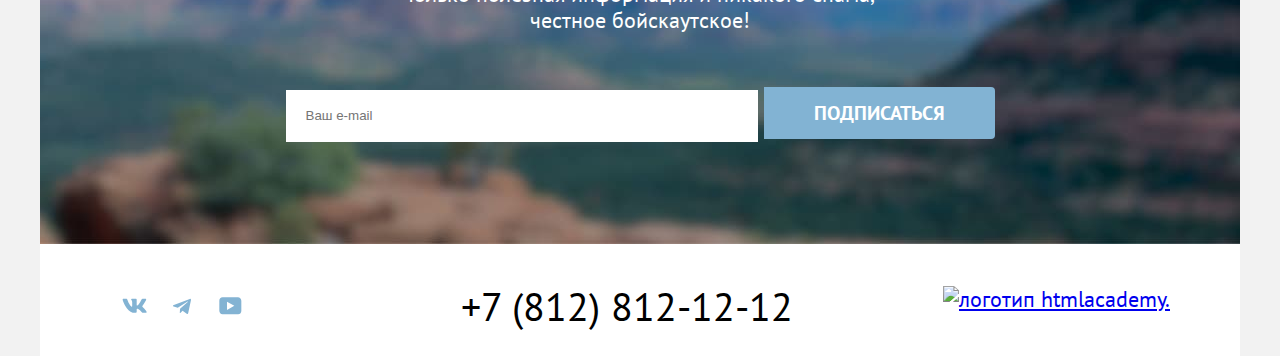
==== commit 66faebbf: "Merge pull request #7 from Viktor-Ru/master" ====
--- a/index.html
+++ b/index.html
@@ -17,7 +17,7 @@
           <ul class="main-nav-list">
             <li class="main-nav-item"><a class="main-nav-link main-nav-link--current" href="index.html"
                 aria-current="page">Главная</a></li>
-            <li class="main-nav-item"><a class="main-nav-link" href="#">О седоне</a></li>
+            <li class="main-nav-item"><a class="main-nav-link" href="#">О Седоне</a></li>
             <li class="main-nav-item"><a class="main-nav-link" href="catalog.html">Гостиницы</a></li>
           </ul>
           <ul class="search-nav-list">
--- a/styles/styles.css
+++ b/styles/styles.css
@@ -62,17 +62,19 @@
   text-align: center;
 }
 
+.main-nav {
+  display: flex;
+  padding: 0 70px;
+  position: relative;
+}
+
 .logo {
-  margin-right: 30px;
-}
-
-.main-nav {
-  display: flex;
-  padding: 0 70px;
+  position: absolute;
 }
 
 .main-nav-list {
   margin: 0;
+  margin-left: 169px;
   padding: 0;
   list-style: none;
   width: 500px;
@@ -88,7 +90,7 @@
   font-weight: 700;
   text-decoration: none;
   color: #000000;
-  padding: 16px 20px;
+  padding: 20px 16px;
 }
 
 .search-nav-list {
@@ -149,11 +151,16 @@
 /* hero */
 
 .hero {
-  background: url("../images/hero-background-mask.svg") no-repeat center bottom, url("../images/hero-background.jpg") no-repeat center/cover;
+  background: url("../images/hero-background-mask.svg") no-repeat center bottom -1px, url("../images/hero-background.jpg") no-repeat center/cover;
   padding-top: 52px;
   padding-bottom: 83px;
 }
 
+.hero-img {
+  display: block;
+  margin: 0 auto;
+}
+
 /* advantages */
 
 .advantages {
@@ -172,7 +179,7 @@
 
 .advantages-text {
   margin: 0;
-  margin-bottom: 69px;
+  margin-bottom: 90px;
 }
 
 .advantages-list {
@@ -185,7 +192,7 @@
 
 .advantages-item {
   background-color: rgba(131, 179, 211, 0.2);
-  padding: 102px 85px;
+  padding: 113px 85px;
   width: 230px;
 }
 
@@ -219,6 +226,8 @@
 
 .item-blue-wrapper {
   padding: 102px 85px;
+  padding-top: 102px;
+  padding-bottom: 102px;
 }
 
 .advantages-item--blue {
@@ -240,7 +249,7 @@
 /* features */
 
 .features {
-  margin-top: 64px;
+  padding-top: 64px;
 }
 
 .features-title {
@@ -292,11 +301,14 @@
   line-height: 28px;
   text-transform: uppercase;
   color: #000000;
+  margin: 0;
+  margin-bottom: 30px;
 }
 
 .features-item-text {
   font-size: 18px;
   line-height: 21px;
+  margin: 0;
 }
 
 /* search */
@@ -346,6 +358,14 @@
   font-size: 30px;
   line-height: 36px;
   text-transform: uppercase;
+  margin: 0;
+  margin-bottom: 20px;
+}
+
+.subscription-text {
+  margin: 0 auto;
+  margin-bottom: 54px;
+  width: 475px;
 }
 
 .subscription-form-btn {
@@ -428,18 +448,24 @@
   background-repeat: no-repeat;
   background-size: cover;
   color: #ffffff;
+  padding: 35px 70px 73px 70px;
 }
 
 .catalog-title {
   font-weight: 700;
   font-size: 60px;
   line-height: 78px;
+  margin: 0;
+  margin-bottom: 8px;
 }
 
 .breadcrumbs-list {
   margin: 0;
   padding: 0;
   list-style: none;
+  display: flex;
+  align-items: center;
+  margin-bottom: 40px;
 }
 
 .breadcrumbs-link {
@@ -447,6 +473,9 @@
   color: inherit;
   font-size: 16px;
   line-height: 21px;
+  padding-left: 20px;
+  margin-left: 11px;
+  background: url(../images/icons/arrow.svg) no-repeat center left;
 }
 
 .breadcrumbs-link--index {
@@ -454,23 +483,47 @@
   display: block;
   width: 13px;
   height: 15px;
+  margin: 0;
+  padding: 0;
 }
 
 .catalog-form {
   display: flex;
-}
-
-
+  justify-content: space-between;
+}
+
+.catalog-infrastructure {
+  width: 151px;
+  padding: 0;
+  margin: 0;
+  border: none;
+}
+
+.catalog-housing {
+  width: 151px;
+  padding: 0;
+  margin: 0;
+  border: none;
+}
+
+.catalog-price {
+  width: 288px;
+  padding: 0;
+  margin: 0;
+  border: none;
+}
 
 .catalog-form-title {
   font-weight: 700;
   font-size: 20px;
   line-height: 24px;
+  margin-bottom: 32px;
 }
 
 .catalog-form-label {
   font-size: 18px;
   line-height: 23px;
+  display: block;
 }
 
 .catalog-housing-input {
@@ -482,6 +535,13 @@
   font-weight: 700;
   font-size: 18px;
   line-height: 24px;
+  padding: 12px 20px;
+  width: 103px;
+  border: none;
+}
+
+.catalog-button-wrapper {
+  width: 191px;
 }
 
 .catalog-filter-submit {
@@ -511,12 +571,13 @@
 }
 
 .catalog {
-  padding: 0 70px;
+  padding: 50px 70px 0 70px;
 }
 
 .catalog-wrapper {
   display: flex;
   align-items: center;
+  margin-bottom: 40px;
 }
 
 .catalog-filter-recult {
@@ -526,7 +587,8 @@
   line-height: 36px;
   text-transform: uppercase;
   width: 350px;
-  padding-right: 200px;
+  margin: 0;
+  margin-right: 200px;
 }
 
 .catalog-sorting {
@@ -581,6 +643,7 @@
   display: grid;
   grid-template-columns: 1fr 1fr 1fr;
   gap: 20px;
+  margin-bottom: 40px;
 }
 
 .card-list-item {
@@ -588,10 +651,20 @@
   padding: 20px;
   border: 1px solid #e6e6e6;
   border-radius: 4px;
-}
-
-.card-list-item a {
+  display: grid;
+  grid-template-columns: 1fr 1fr;
+  column-gap: 20px;
+}
+
+.card-list-img {
+  margin-bottom: 16px;
+  display: block;
+}
+
+.card-list-link {
   text-decoration: none;
+  grid-column-start: 1;
+  grid-column-end: 3;
 }
 
 .card-list-title {
@@ -599,15 +672,22 @@
   font-size: 24px;
   line-height: 28px;
   color: #000000;
+  margin: 0;
+  margin-bottom: 16px;
 }
 
 .card-list-price {
   font-size: 18px;
   line-height: 21px;
+  grid-column-start: 1;
+  grid-column-end: 3;
+  margin: 0;
+  margin-bottom: 16px;
 }
 
 .card-list-more {
   display: inline-block;
+  text-decoration: none;
   padding: 8px 26px;
   font-size: 16px;
   line-height: 20px;
@@ -616,6 +696,9 @@
   color: #ffffff;
   background-color: #756157;
   border-radius: 4px;
+  grid-column-start: 1;
+  grid-column-end: 2;
+  margin-bottom: 16px;
 }
 
 .card-list-favorites {
@@ -630,6 +713,9 @@
   background-color: #82b3d3;
   border: none;
   border-radius: 4px;
+  grid-column-start: 2;
+  grid-column-end: 3;
+  margin-bottom: 16px;
 }
 
 .card-list-favorites--active {
@@ -642,6 +728,7 @@
   height: 37px;
   background-image: url(../images/icons/stars.svg);
   background-repeat: no-repeat;
+  margin: 0;
 }
 
 .stars--4 {
@@ -668,14 +755,21 @@
   text-transform: uppercase;
   background-color: #f2f2f2;
   border-radius: 4px;
-}
+  margin: 0;
+}
+
+/* pagination */
 
 .pagination-list {
   padding: 0;
-  margin: 0;
+  padding-top: 40px;
+  margin: 0;
+  margin-bottom: 60px;
   list-style: none;
   display: flex;
   gap: 8px;
+  border-top: 1px solid #E6E6E6;
+  ;
 }
 
 .pagination-link {
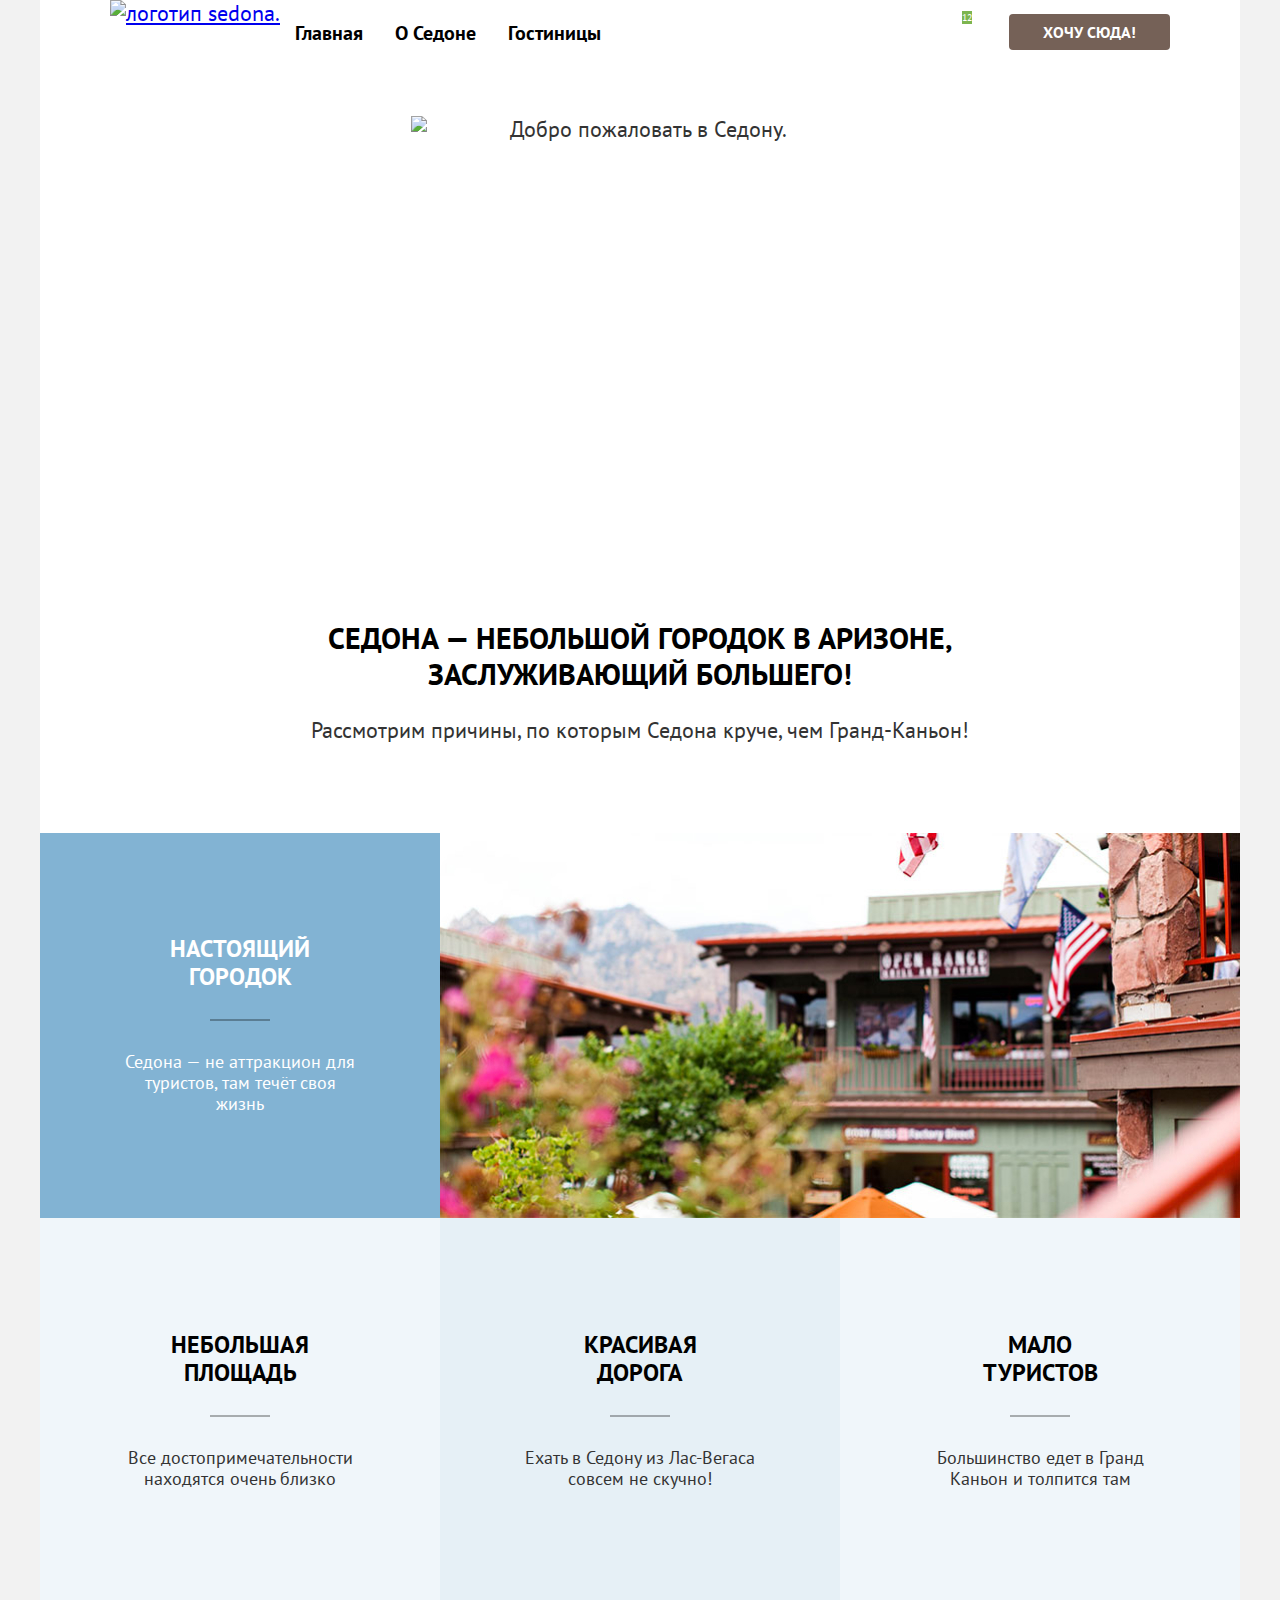
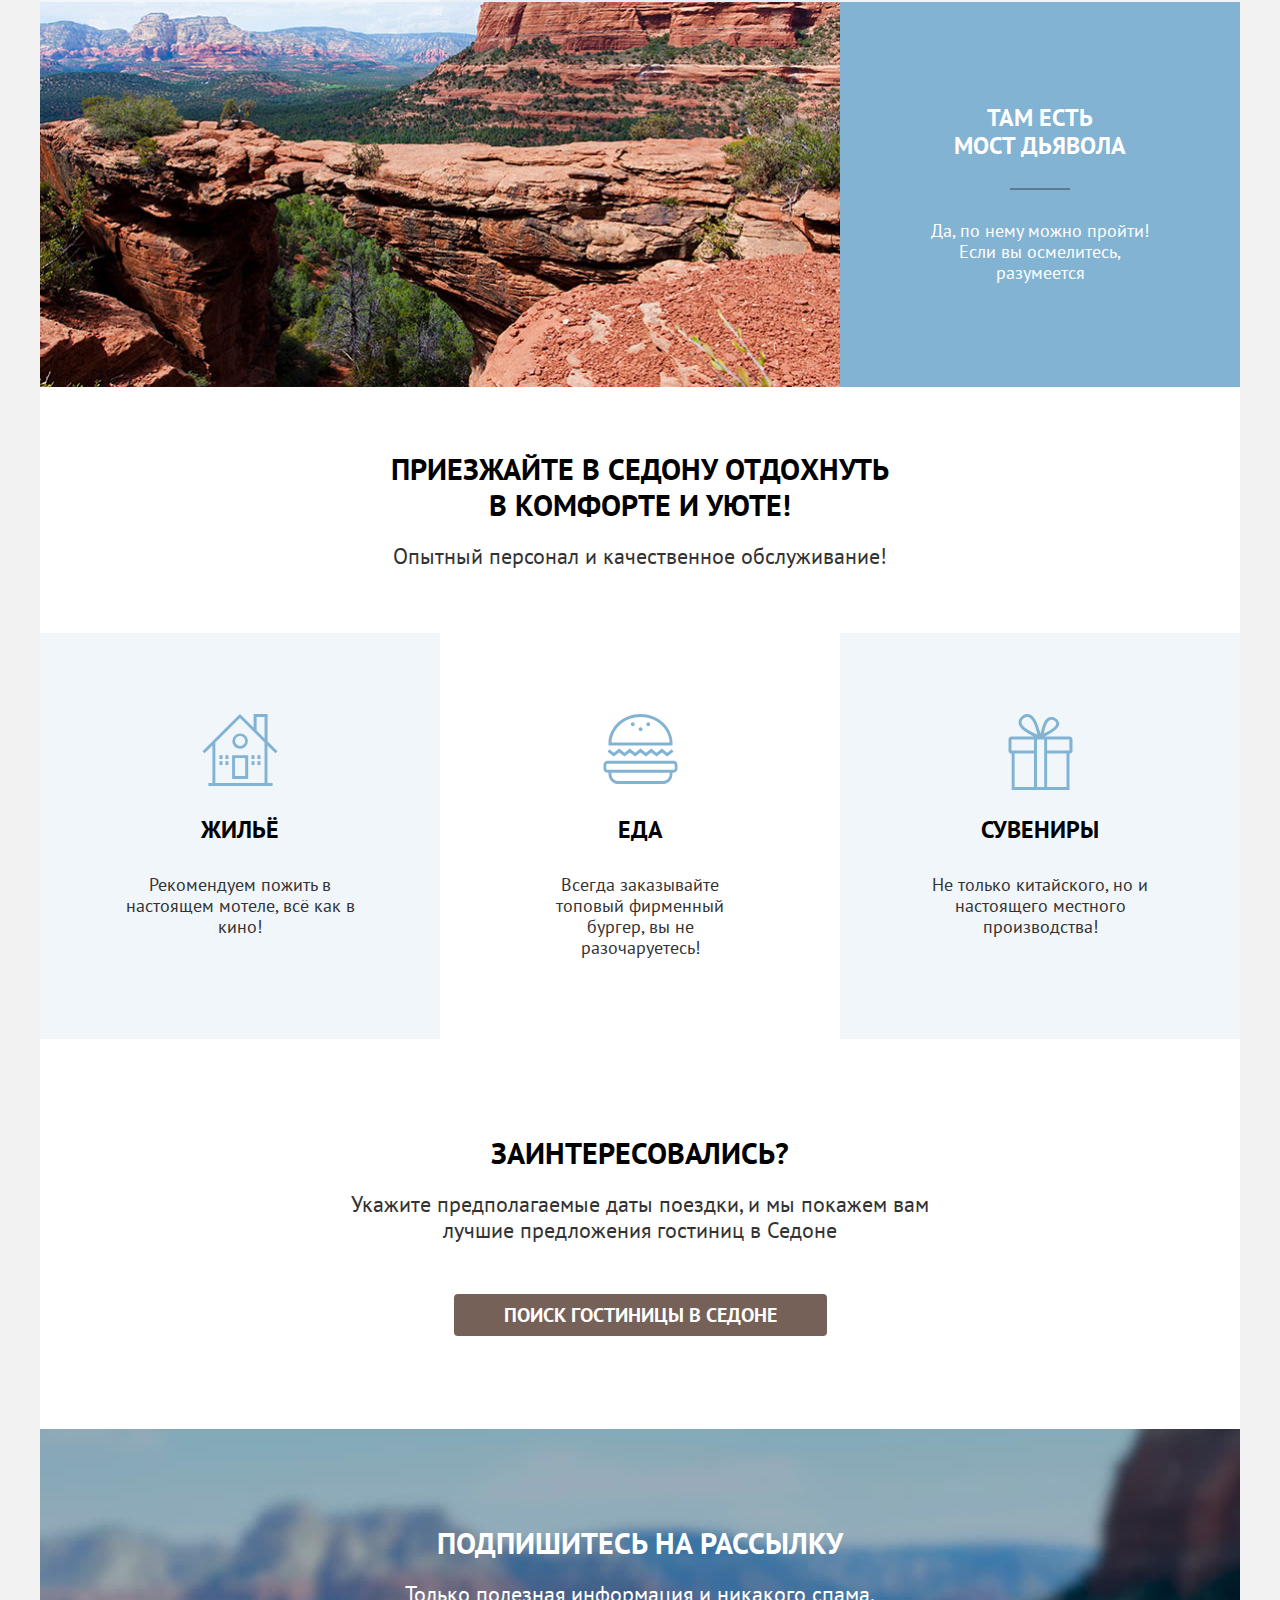
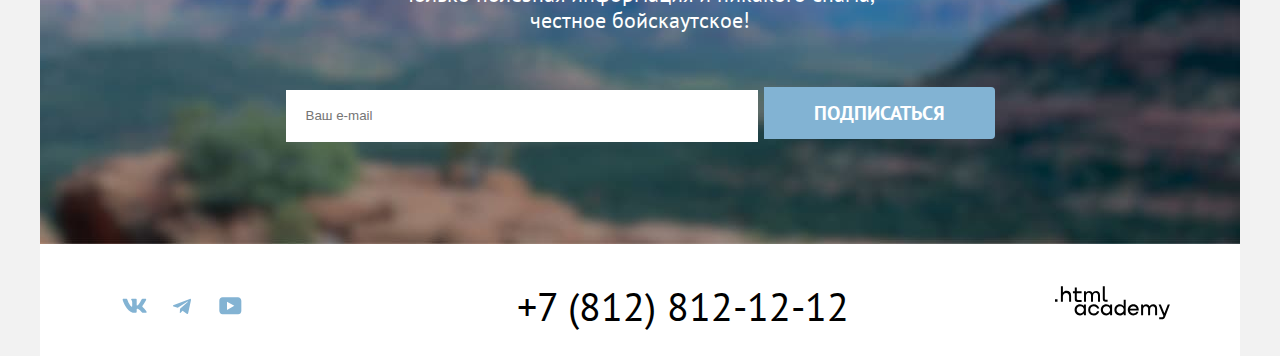
==== commit 7a7ebda8: "Завершает стилизацию footer" ====
--- a/index.html
+++ b/index.html
@@ -70,7 +70,7 @@
             <li class="advantages-item advantages-item--blue">
               <img src="images/devil-bridge.jpg" alt="Мост дьявола.">
               <div class="item-blue-wrapper">
-                <h3 class="advantages-item-title advantages-item-title--blue">Там есть мост дьявола</h3>
+                <h3 class="advantages-item-title advantages-item-title--blue">Там есть<br> мост дьявола</h3>
                 <p class="advantages-item-text">Да, по нему можно пройти! Если вы осмелитесь, разумеется</p>
               </div>
             </li>
@@ -120,21 +120,38 @@
       <footer class="main-footer">
         <ul class="socials-list">
           <li class="socials-item">
-            <a class="socials-link socials-link--vkontakte" href="https://vk.com/htmlacademy"><span
-                class="visually-hidden">Vkontakte</span></a>
+            <a class="socials-link socials-link--vkontakte" href="https://vk.com/htmlacademy">
+              <svg xmlns="http://www.w3.org/2000/svg" width="25" height="15" fill="#83B3D3">
+                <path fill-rule="evenodd"
+                  d="M24.12 1.8c.16-.54 0-.94-.8-.94H20.7c-.67 0-.98.34-1.15.73 0 0-1.33 3.2-3.22 5.27-.61.6-.9.8-1.23.8-.16 0-.41-.2-.41-.75v-5.1c0-.66-.19-.95-.74-.95H9.82c-.42 0-.67.3-.67.59 0 .62.95.76 1.04 2.51v3.8c0 .83-.15.98-.48.98-.9 0-3.06-3.2-4.34-6.88-.25-.72-.5-1-1.18-1H1.57c-.75 0-.9.34-.9.73 0 .68.89 4.07 4.14 8.55 2.17 3.06 5.23 4.72 8 4.72 1.68 0 1.88-.37 1.88-1v-2.32c0-.74.16-.88.7-.88.38 0 1.05.19 2.6 1.66 1.79 1.75 2.08 2.54 3.08 2.54h2.63c.75 0 1.12-.37.9-1.1-.23-.72-1.08-1.77-2.2-3.02-.62-.71-1.54-1.48-1.82-1.86-.39-.5-.28-.71 0-1.15 0 0 3.2-4.42 3.54-5.93Z"
+                  clip-rule="evenodd" />
+              </svg>
+            </a>
           </li>
           <li class="socials-item">
-            <a class="socials-link socials-link--telegram" href="https://t.me/htmlacademy"><span
-                class="visually-hidden">Telegram</span></a>
+            <a class="socials-link socials-link--telegram" href="https://t.me/htmlacademy">
+              <svg xmlns="http://www.w3.org/2000/svg" width="18" height="16" fill="#83B3D3">
+                <path
+                  d="M16.79.96.84 7.1c-1.09.44-1.08 1.05-.2 1.32l4.1 1.28 9.47-5.98c.44-.27.85-.13.52.17l-7.68 6.93-.28 4.22c.41 0 .6-.2.83-.41l1.99-1.94 4.13 3.06c.77.42 1.31.2 1.5-.71l2.72-12.8c.28-1.1-.43-1.61-1.16-1.28Z" />
+              </svg>
+            </a>
           </li>
           <li class="socials-item">
-            <a class="socials-link socials-link--youtube" href="Youtube"><span
-                class="visually-hidden">Youtube</span></a>
+            <a class="socials-link socials-link--youtube" href="Youtube">
+              <svg xmlns="http://www.w3.org/2000/svg" width="23" height="18" fill="#83B3D3">
+                <path
+                  d="M18.94.36H3.51C1.65.36.33 1.95.33 3.76v10.09c0 1.91 1.32 3.5 3.18 3.5h15.65c1.64 0 3.17-1.59 3.17-3.4V3.76c-.22-1.8-1.53-3.4-3.39-3.4ZM7.99 12.89V4.82l7.34 4.04-7.34 4.03Z" />
+              </svg>
+            </a>
           </li>
         </ul>
         <a class="main-footer-phone" href="tel:+78128121212">+7 (812) 812-12-12</a>
         <a class="main-footer-logo" href="https://htmlacademy.ru/">
-          <img src="images/html-academy.svg" width="115" height="33" alt="логотип htmlacademy.">
+          <!-- <img src="images/html-academy.svg" width="115" height="33" alt="логотип htmlacademy."> -->
+          <svg xmlns="http://www.w3.org/2000/svg" width="115" height="34" fill="#000">
+            <path 
+              d="M0 13.26v2.6h2.5v-2.6H0ZM11.6 4.86c-1.6 0-2.8.7-3.6 1.7h-.1V.36h-2v15.5h2v-5.3c0-2.1 1.3-3.6 3.3-3.6 1.8 0 2.9 1.4 2.9 3.2v5.7h2v-6.1c.1-3-1.8-4.9-4.5-4.9ZM26.6 5.16h-4.8v-3.7h-2v3.8h-1.9v2h1.9v6c0 1.7 1 2.7 2.7 2.7h4.1v-2h-3.7c-.7 0-1.1-.4-1.1-1.1v-5.7h4.8v-2ZM41.1 4.96c-1.6 0-2.9.8-3.5 2.1h-.1c-.6-1.2-1.8-2.1-3.4-2.1-1.4 0-2.5.8-3.1 1.8h-.1v-1.6H29v10.6h2v-5.4c0-2 1-3.5 2.6-3.5 1.5 0 2.4 1 2.4 2.6v6.3h2v-5.6c0-2.4 1.4-3.3 2.6-3.3 1.5 0 2.4 1 2.4 2.6v6.3h2v-6.5c.1-2.5-1.4-4.3-3.9-4.3ZM47.8 13.06c0 1.7 1 2.7 2.8 2.7h2v-2h-1.7c-.7 0-1.1-.4-1.1-1.1V.36h-2v12.7ZM28.9 20.06c-.9-1.1-2.2-1.8-3.9-1.8-3.1 0-5.4 2.3-5.4 5.6s2.3 5.6 5.4 5.6c1.8 0 3-.8 3.8-1.9h.1v1.6h2v-10.6h-2v1.5Zm-3.6 7.4c-2.2 0-3.6-1.6-3.6-3.6s1.4-3.6 3.6-3.6 3.6 1.6 3.6 3.6c0 1.9-1.4 3.6-3.6 3.6ZM44.2 22.36c-.5-2.4-2.6-4.1-5.4-4.1a5.4 5.4 0 0 0-5.6 5.6c0 3.1 2.2 5.6 5.6 5.6 2.8 0 4.9-1.8 5.4-4.2h-2.1a3.4 3.4 0 0 1-3.3 2.3c-2.2 0-3.6-1.6-3.6-3.6s1.4-3.6 3.6-3.6c1.6 0 2.8 1 3.3 2.2h2.1v-.2ZM55.1 20.06c-.9-1.1-2.2-1.8-3.9-1.8-3.1 0-5.4 2.3-5.4 5.6s2.3 5.6 5.4 5.6c1.8 0 3-.8 3.8-1.9h.1v1.6h2v-10.6h-2v1.5Zm-3.6 7.4c-2.2 0-3.6-1.6-3.6-3.6s1.4-3.6 3.6-3.6 3.6 1.6 3.6 3.6c0 1.9-1.5 3.6-3.6 3.6ZM68.7 20.16c-.9-1.1-2.2-1.9-3.9-1.9-3.1 0-5.4 2.3-5.4 5.6s2.2 5.6 5.4 5.6c1.7 0 3-.8 3.8-1.8h.1v1.5h2v-15.4h-2v6.4Zm-3.6 7.3c-2.2 0-3.6-1.6-3.6-3.6s1.4-3.6 3.6-3.6 3.6 1.6 3.6 3.6c-.1 2-1.5 3.6-3.6 3.6ZM78.3 18.26c-3.3 0-5.5 2.5-5.5 5.6 0 3 2.1 5.6 5.5 5.6 2.5 0 4.5-1.3 5.2-3.6h-2.1c-.5 1-1.6 1.6-3 1.6-1.9 0-3.3-1.3-3.4-2.9h8.8c.2-3.6-2-6.3-5.5-6.3Zm0 1.9c1.7 0 3 1 3.3 2.6h-6.5c.3-1.5 1.5-2.6 3.2-2.6ZM98.2 18.26c-1.6 0-2.9.8-3.6 2h-.1c-.6-1.2-1.8-2-3.4-2-1.4 0-2.5.7-3.1 1.8v-1.5h-1.9v10.6h2v-5.4c0-2 1-3.4 2.6-3.5 1.5 0 2.4 1 2.4 2.6v6.3h2v-5.6c0-2.4 1.4-3.3 2.6-3.3 1.5 0 2.4 1 2.4 2.6v6.3h2v-6.5c.1-2.6-1.4-4.4-3.9-4.4ZM109.4 27.36l-3.6-8.9h-2.2l4.8 11.6c-.3.9-.7 1.2-1.7 1.2h-2.5v2h2.5c1.8 0 2.8-.8 3.5-2.6l4.7-12.2h-2.1l-3.4 8.9Z" />
+          </svg>
         </a>
       </footer>
     </div>
--- a/styles/styles.css
+++ b/styles/styles.css
@@ -142,6 +142,14 @@
   color: #ffffff;
   background-color: #756157;
   align-self: center;
+}
+
+.search-nav-link-basket:hover {
+  background-color: #615048;
+}
+
+.search-nav-link-basket:active {
+  color: rgba(255, 255, 255, 0.30);
 }
 
 .main-index {
@@ -344,6 +352,14 @@
   border-radius: 4px;
 }
 
+.search-link:hover {
+  background-color: #615048;
+}
+
+.search-link:active {
+  color: rgba(255, 255, 255, 0.30);
+}
+
 /* subscription */
 
 .subscription {
@@ -381,6 +397,14 @@
   color: inherit;
 }
 
+.subscription-form-btn:hover {
+  background-color: #68A2CA;
+}
+
+.subscription-form-btn:active {
+  color: rgba(255, 255, 255, 0.30);
+}
+
 .subscription-form-email {
   width: 452px;
   height: 52px;
@@ -408,21 +432,19 @@
 }
 
 .socials-link {
-  display: block;
+  display: flex;
+  justify-content: center;
+  align-items: center;
   width: 48px;
   height: 40px;
 }
 
-.socials-link--vkontakte {
-  background: url("../images/icons/vkontakte.svg") no-repeat center;
-}
-
-.socials-link--telegram {
-  background: url("../images/icons/telegram.svg") no-repeat center;
-}
-
-.socials-link--youtube {
-  background: url("../images/icons/youtube.svg") no-repeat center;
+.socials-link:hover svg {
+  fill: #68A2CA;
+}
+
+.socials-link:active svg {
+  fill: rgba(104, 162, 202, 0.3);
 }
 
 .main-footer-phone {
@@ -432,6 +454,23 @@
   text-transform: uppercase;
   color: #000000;
   text-decoration: none;
+}
+
+.main-footer-phone:hover {
+  color: #756157;
+}
+
+.main-footer-phone:active {
+  color: #756157;
+  opacity: 0.3;
+}
+
+.main-footer-logo:hover svg {
+  fill: #756157;
+}
+
+.main-footer-logo:active svg {
+  fill: rgba(117, 97, 87, 0.3);
 }
 
 /* catalog */
@@ -620,6 +659,10 @@
   border-radius: 4px;
 }
 
+.card-view-btn:hover {
+  border: 2px solid #000000;
+}
+
 .card-view-btn--activ {
   border: 2px solid #000000;
 }
@@ -701,6 +744,15 @@
   margin-bottom: 16px;
 }
 
+.card-list-more:hover {
+  background-color: #615048;
+}
+
+.card-list-more:active {
+  color: rgba(255, 255, 255, 0.30);
+  background-color: #756157;
+}
+
 .card-list-favorites {
   font-family: inherit;
   display: inline-block;
@@ -716,11 +768,28 @@
   grid-column-start: 2;
   grid-column-end: 3;
   margin-bottom: 16px;
+  cursor: pointer;
+}
+
+.card-list-favorites:hover {
+  background-color: #68A2CA;
+}
+
+.card-list-favorites:active {
+  color: rgba(255, 255, 255, 0.30);
 }
 
 .card-list-favorites--active {
   background-color: #7db54f;
   padding: 8px 18px;
+}
+
+.card-list-favorites--active:hover {
+  background-color: #6C9E42;
+}
+
+.card-list-favorites--active:active {
+  color: rgba(255, 255, 255, 0.30);
 }
 
 .stars {
@@ -796,6 +865,31 @@
   color: #000000;
 }
 
+.pagination-link:hover {
+  background-color: #68A2CA;
+}
+
+.pagination-link:active {
+  color: rgba(255, 255, 255, 0.30);
+}
+
+.pagination-link--curent:hover {
+  background-color: #f2f2f2;
+}
+
+.pagination-link--curent:active {
+  color: #000000;
+}
+
+.pagination-link--all:hover {
+  background-color: #ffffff;
+}
+
+.pagination-link--all:active {
+  color: #000000;
+}
+
+
 .subscription--inner {
   background-image: none;
   color: #000000;
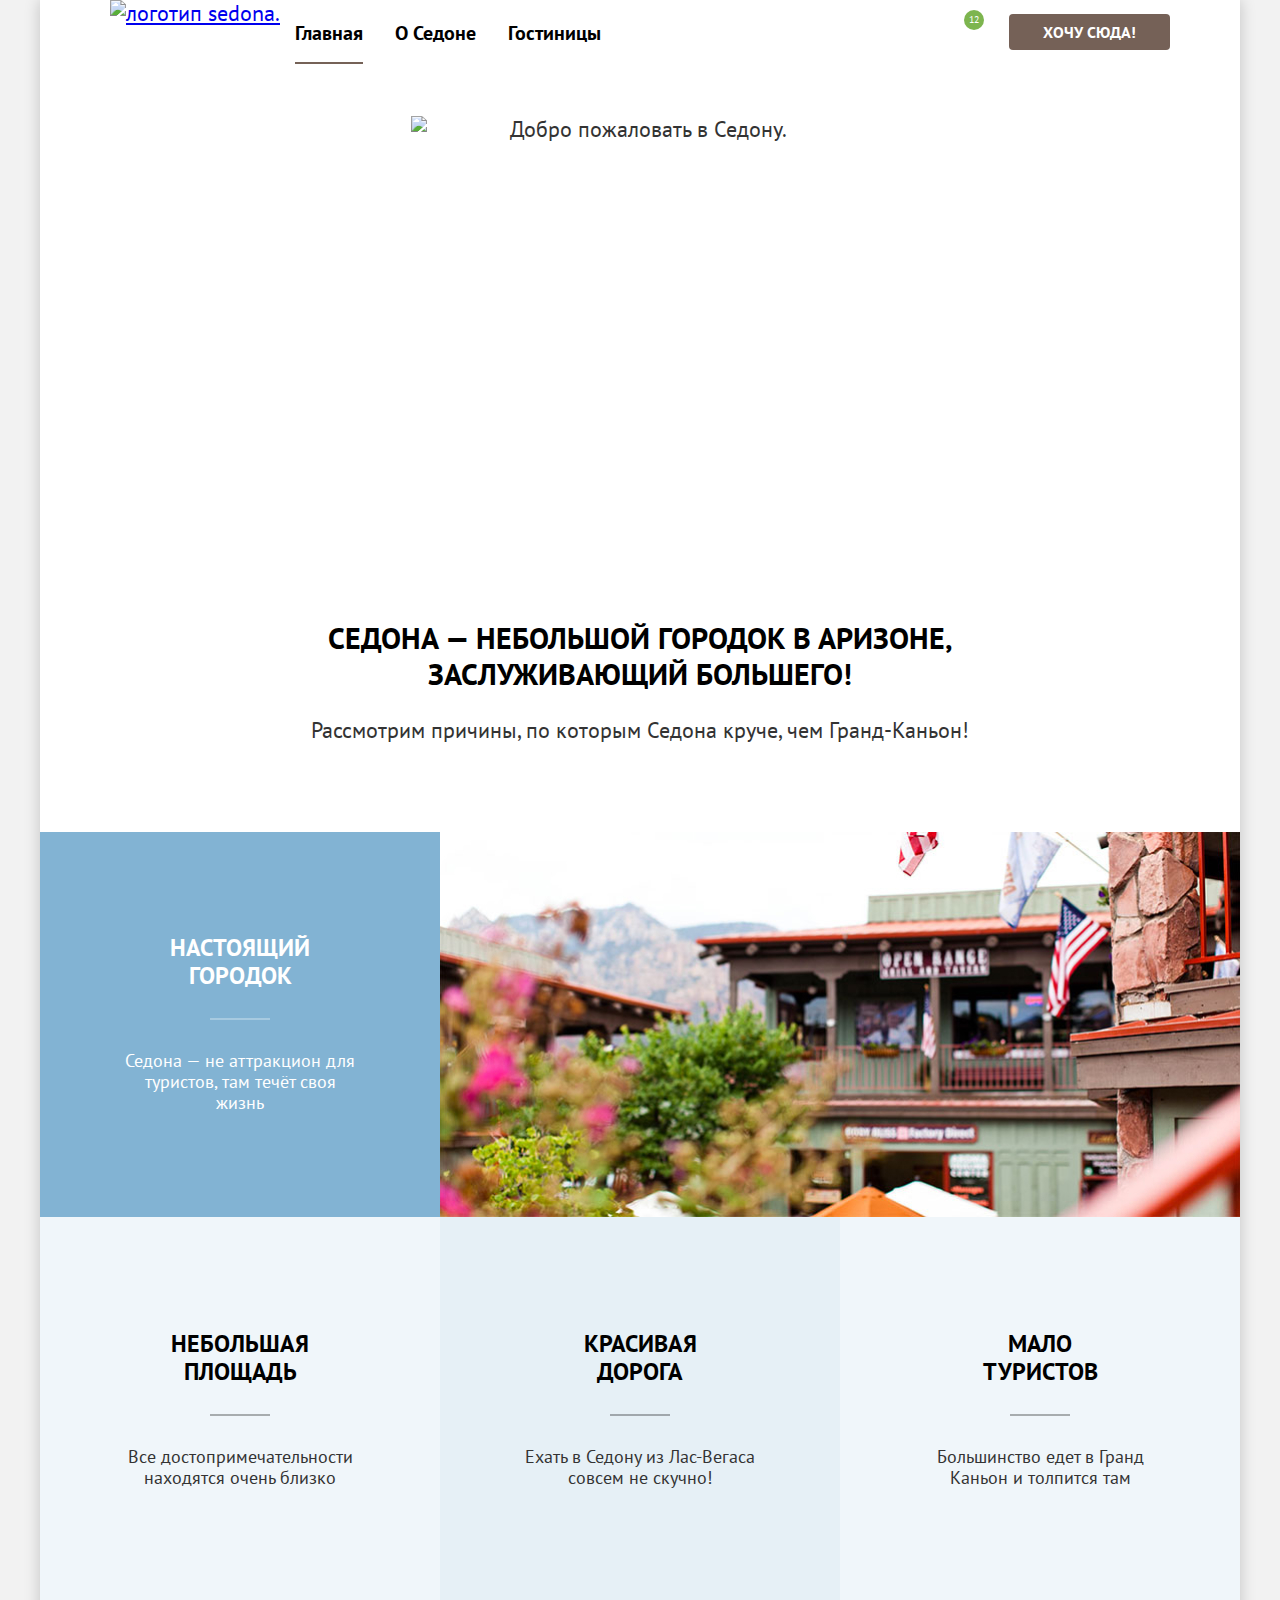
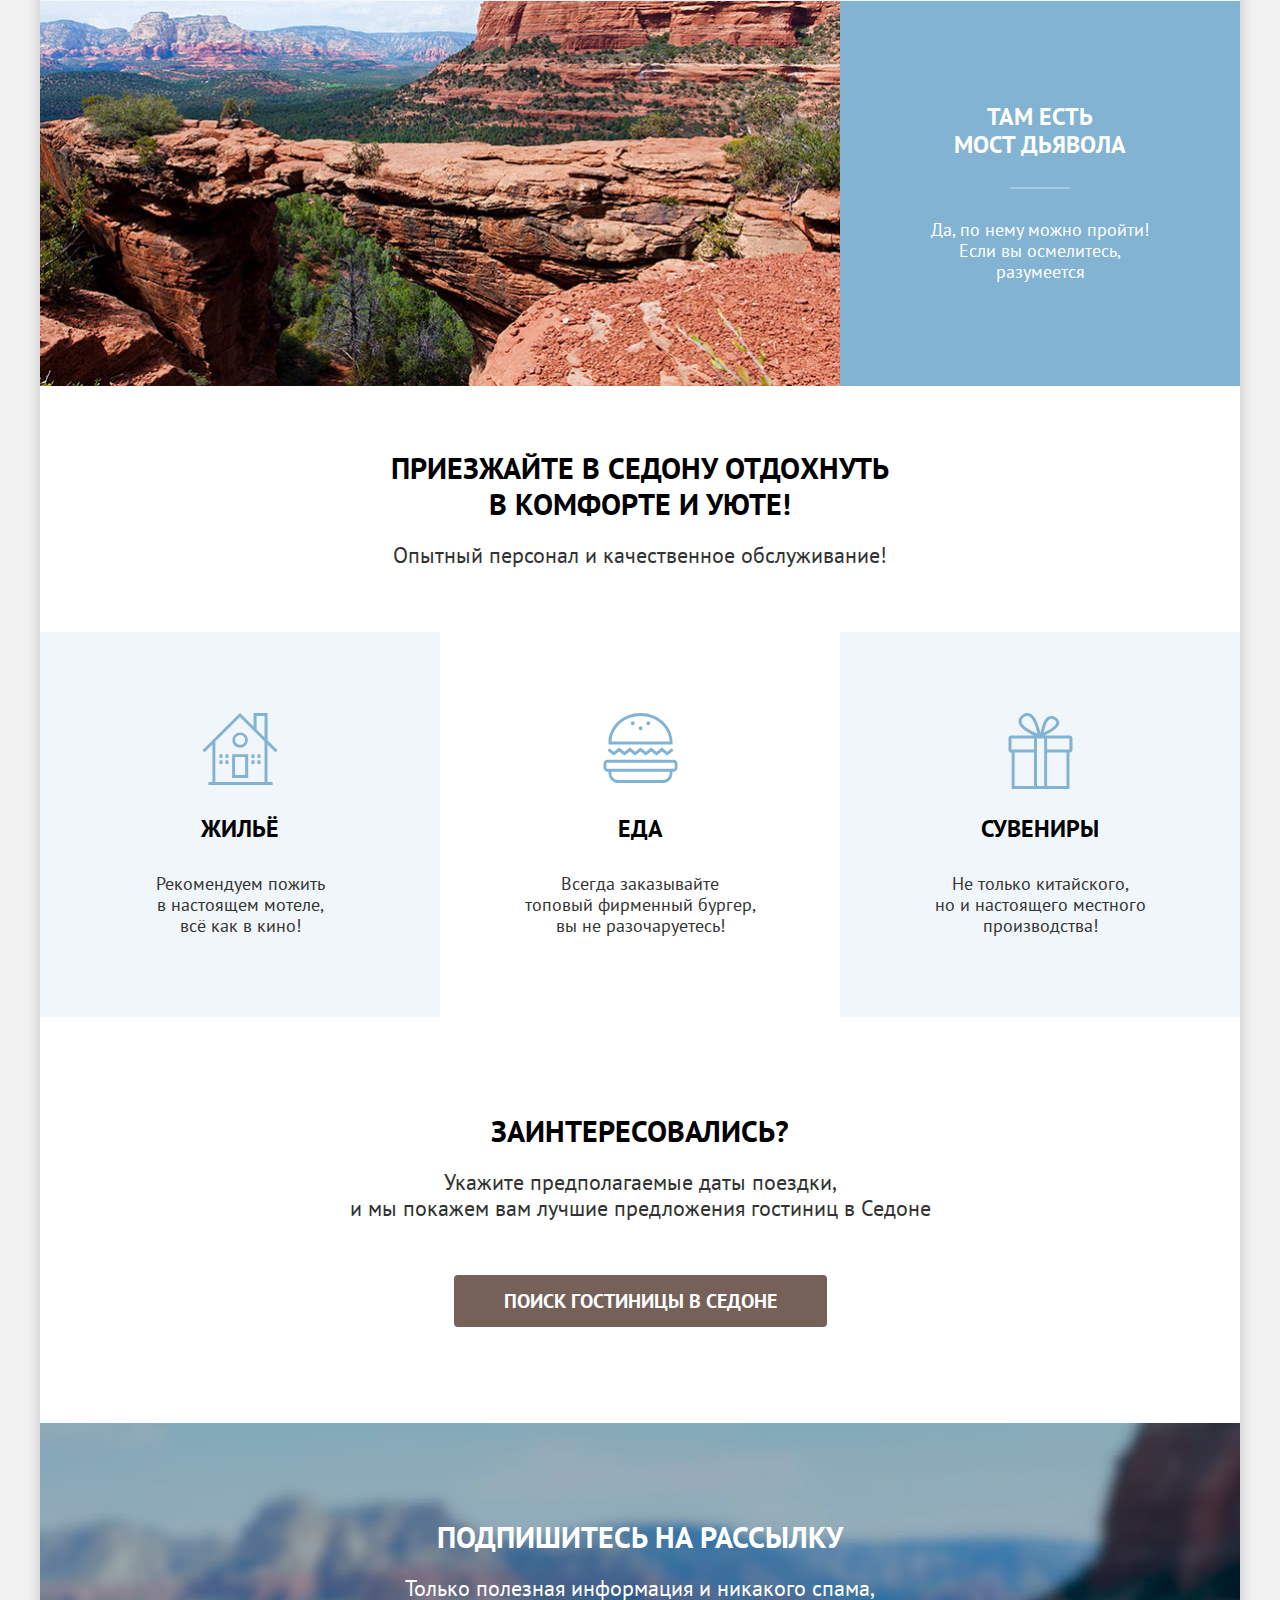
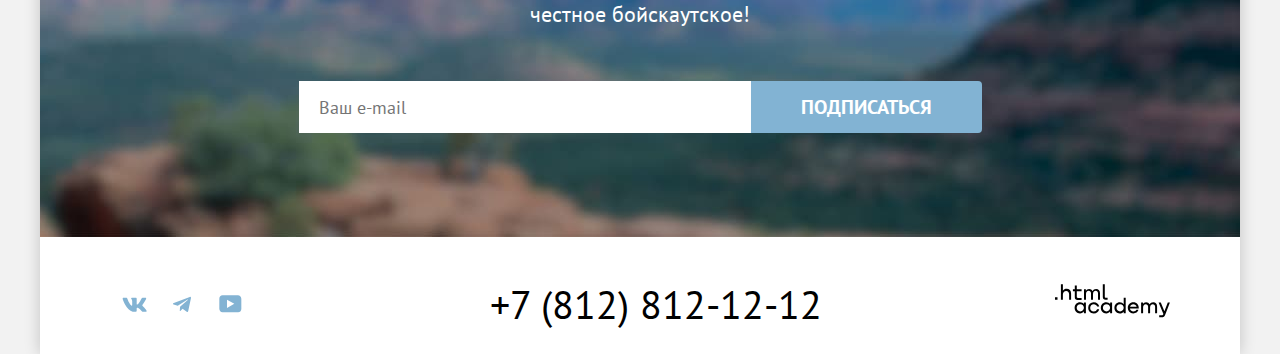
==== commit 2b9dd72c: "Добавляет стилизацию селекта" ====
--- a/index.html
+++ b/index.html
@@ -4,6 +4,8 @@
   <head>
     <meta charset="utf-8">
     <title>HTML Academy: Седона</title>
+    <link rel="icon" href="favicon.ico">
+    <link rel="icon" type="image/png" href="images/favicon.png">
     <link rel="stylesheet" href="styles/styles.css">
   </head>
 
@@ -84,15 +86,17 @@
           <ul class="features-list">
             <li class="features-item features-item--housing">
               <h3 class="features-item-title">Жильё</h3>
-              <p class="features-item-text">Рекомендуем пожить в настоящем мотеле, всё как в кино!</p>
+              <p class="features-item-text">Рекомендуем пожить в&nbsp;настоящем мотеле, всё&nbsp;как&nbsp;в&nbsp;кино!
+              </p>
             </li>
             <li class="features-item features-item--food">
               <h3 class="features-item-title">Еда</h3>
-              <p class="features-item-text">Всегда заказывайте топовый фирменный бургер, вы не разочаруетесь!</p>
+              <p class="features-item-text">Всегда заказывайте топовый&nbsp;фирменный&nbsp;бургер, вы не разочаруетесь!
+              </p>
             </li>
             <li class="features-item features-item--souvenirs">
               <h3 class="features-item-title">Сувениры</h3>
-              <p class="features-item-text">Не только китайского, но и настоящего местного производства!</p>
+              <p class="features-item-text">Не только китайского, но&nbsp;и&nbsp;настоящего местного производства!</p>
             </li>
           </ul>
         </section>
@@ -101,7 +105,7 @@
         <section class="search">
           <h2 class="visually-hidden">Поиск гостиницы в Седоне.</h2>
           <p class="search-intro">Заинтересовались?</p>
-          <p class="search-text">Укажите предполагаемые даты поездки, и мы покажем вам лучшие предложения гостиниц в
+          <p class="search-text">Укажите предполагаемые даты поездки,<br> и мы покажем вам лучшие предложения гостиниц в
             Седоне</p>
           <a class="search-link" href="#">поиск гостиницы в седоне</a>
         </section>
@@ -121,7 +125,8 @@
         <ul class="socials-list">
           <li class="socials-item">
             <a class="socials-link socials-link--vkontakte" href="https://vk.com/htmlacademy">
-              <svg xmlns="http://www.w3.org/2000/svg" width="25" height="15" fill="#83B3D3">
+              <svg xmlns="http://www.w3.org/2000/svg" width="25" height="15" role="img" aria-label="Вконтакте."
+                fill="#83B3D3">
                 <path fill-rule="evenodd"
                   d="M24.12 1.8c.16-.54 0-.94-.8-.94H20.7c-.67 0-.98.34-1.15.73 0 0-1.33 3.2-3.22 5.27-.61.6-.9.8-1.23.8-.16 0-.41-.2-.41-.75v-5.1c0-.66-.19-.95-.74-.95H9.82c-.42 0-.67.3-.67.59 0 .62.95.76 1.04 2.51v3.8c0 .83-.15.98-.48.98-.9 0-3.06-3.2-4.34-6.88-.25-.72-.5-1-1.18-1H1.57c-.75 0-.9.34-.9.73 0 .68.89 4.07 4.14 8.55 2.17 3.06 5.23 4.72 8 4.72 1.68 0 1.88-.37 1.88-1v-2.32c0-.74.16-.88.7-.88.38 0 1.05.19 2.6 1.66 1.79 1.75 2.08 2.54 3.08 2.54h2.63c.75 0 1.12-.37.9-1.1-.23-.72-1.08-1.77-2.2-3.02-.62-.71-1.54-1.48-1.82-1.86-.39-.5-.28-.71 0-1.15 0 0 3.2-4.42 3.54-5.93Z"
                   clip-rule="evenodd" />
@@ -130,7 +135,8 @@
           </li>
           <li class="socials-item">
             <a class="socials-link socials-link--telegram" href="https://t.me/htmlacademy">
-              <svg xmlns="http://www.w3.org/2000/svg" width="18" height="16" fill="#83B3D3">
+              <svg xmlns="http://www.w3.org/2000/svg" width="18" height="16" role="img" aria-label="Телеграм."
+                fill="#83B3D3">
                 <path
                   d="M16.79.96.84 7.1c-1.09.44-1.08 1.05-.2 1.32l4.1 1.28 9.47-5.98c.44-.27.85-.13.52.17l-7.68 6.93-.28 4.22c.41 0 .6-.2.83-.41l1.99-1.94 4.13 3.06c.77.42 1.31.2 1.5-.71l2.72-12.8c.28-1.1-.43-1.61-1.16-1.28Z" />
               </svg>
@@ -138,7 +144,8 @@
           </li>
           <li class="socials-item">
             <a class="socials-link socials-link--youtube" href="Youtube">
-              <svg xmlns="http://www.w3.org/2000/svg" width="23" height="18" fill="#83B3D3">
+              <svg xmlns="http://www.w3.org/2000/svg" width="23" height="18" role="img" aria-label="Ютуб."
+                fill="#83B3D3">
                 <path
                   d="M18.94.36H3.51C1.65.36.33 1.95.33 3.76v10.09c0 1.91 1.32 3.5 3.18 3.5h15.65c1.64 0 3.17-1.59 3.17-3.4V3.76c-.22-1.8-1.53-3.4-3.39-3.4ZM7.99 12.89V4.82l7.34 4.04-7.34 4.03Z" />
               </svg>
@@ -147,14 +154,17 @@
         </ul>
         <a class="main-footer-phone" href="tel:+78128121212">+7 (812) 812-12-12</a>
         <a class="main-footer-logo" href="https://htmlacademy.ru/">
-          <!-- <img src="images/html-academy.svg" width="115" height="33" alt="логотип htmlacademy."> -->
-          <svg xmlns="http://www.w3.org/2000/svg" width="115" height="34" fill="#000">
-            <path 
+          <svg xmlns="http://www.w3.org/2000/svg" width="115" height="34" role="img" aria-label="логотип htmlacademy."
+            fill="#000">
+            <path
               d="M0 13.26v2.6h2.5v-2.6H0ZM11.6 4.86c-1.6 0-2.8.7-3.6 1.7h-.1V.36h-2v15.5h2v-5.3c0-2.1 1.3-3.6 3.3-3.6 1.8 0 2.9 1.4 2.9 3.2v5.7h2v-6.1c.1-3-1.8-4.9-4.5-4.9ZM26.6 5.16h-4.8v-3.7h-2v3.8h-1.9v2h1.9v6c0 1.7 1 2.7 2.7 2.7h4.1v-2h-3.7c-.7 0-1.1-.4-1.1-1.1v-5.7h4.8v-2ZM41.1 4.96c-1.6 0-2.9.8-3.5 2.1h-.1c-.6-1.2-1.8-2.1-3.4-2.1-1.4 0-2.5.8-3.1 1.8h-.1v-1.6H29v10.6h2v-5.4c0-2 1-3.5 2.6-3.5 1.5 0 2.4 1 2.4 2.6v6.3h2v-5.6c0-2.4 1.4-3.3 2.6-3.3 1.5 0 2.4 1 2.4 2.6v6.3h2v-6.5c.1-2.5-1.4-4.3-3.9-4.3ZM47.8 13.06c0 1.7 1 2.7 2.8 2.7h2v-2h-1.7c-.7 0-1.1-.4-1.1-1.1V.36h-2v12.7ZM28.9 20.06c-.9-1.1-2.2-1.8-3.9-1.8-3.1 0-5.4 2.3-5.4 5.6s2.3 5.6 5.4 5.6c1.8 0 3-.8 3.8-1.9h.1v1.6h2v-10.6h-2v1.5Zm-3.6 7.4c-2.2 0-3.6-1.6-3.6-3.6s1.4-3.6 3.6-3.6 3.6 1.6 3.6 3.6c0 1.9-1.4 3.6-3.6 3.6ZM44.2 22.36c-.5-2.4-2.6-4.1-5.4-4.1a5.4 5.4 0 0 0-5.6 5.6c0 3.1 2.2 5.6 5.6 5.6 2.8 0 4.9-1.8 5.4-4.2h-2.1a3.4 3.4 0 0 1-3.3 2.3c-2.2 0-3.6-1.6-3.6-3.6s1.4-3.6 3.6-3.6c1.6 0 2.8 1 3.3 2.2h2.1v-.2ZM55.1 20.06c-.9-1.1-2.2-1.8-3.9-1.8-3.1 0-5.4 2.3-5.4 5.6s2.3 5.6 5.4 5.6c1.8 0 3-.8 3.8-1.9h.1v1.6h2v-10.6h-2v1.5Zm-3.6 7.4c-2.2 0-3.6-1.6-3.6-3.6s1.4-3.6 3.6-3.6 3.6 1.6 3.6 3.6c0 1.9-1.5 3.6-3.6 3.6ZM68.7 20.16c-.9-1.1-2.2-1.9-3.9-1.9-3.1 0-5.4 2.3-5.4 5.6s2.2 5.6 5.4 5.6c1.7 0 3-.8 3.8-1.8h.1v1.5h2v-15.4h-2v6.4Zm-3.6 7.3c-2.2 0-3.6-1.6-3.6-3.6s1.4-3.6 3.6-3.6 3.6 1.6 3.6 3.6c-.1 2-1.5 3.6-3.6 3.6ZM78.3 18.26c-3.3 0-5.5 2.5-5.5 5.6 0 3 2.1 5.6 5.5 5.6 2.5 0 4.5-1.3 5.2-3.6h-2.1c-.5 1-1.6 1.6-3 1.6-1.9 0-3.3-1.3-3.4-2.9h8.8c.2-3.6-2-6.3-5.5-6.3Zm0 1.9c1.7 0 3 1 3.3 2.6h-6.5c.3-1.5 1.5-2.6 3.2-2.6ZM98.2 18.26c-1.6 0-2.9.8-3.6 2h-.1c-.6-1.2-1.8-2-3.4-2-1.4 0-2.5.7-3.1 1.8v-1.5h-1.9v10.6h2v-5.4c0-2 1-3.4 2.6-3.5 1.5 0 2.4 1 2.4 2.6v6.3h2v-5.6c0-2.4 1.4-3.3 2.6-3.3 1.5 0 2.4 1 2.4 2.6v6.3h2v-6.5c.1-2.6-1.4-4.4-3.9-4.4ZM109.4 27.36l-3.6-8.9h-2.2l4.8 11.6c-.3.9-.7 1.2-1.7 1.2h-2.5v2h2.5c1.8 0 2.8-.8 3.5-2.6l4.7-12.2h-2.1l-3.4 8.9Z" />
           </svg>
         </a>
       </footer>
     </div>
+
+    
+
   </body>
 
 </html>
--- a/styles/styles.css
+++ b/styles/styles.css
@@ -48,6 +48,7 @@
   display: flex;
   flex-direction: column;
   min-height: 100%;
+  box-shadow: 0 0 15px 0 rgba(0, 0, 0, 0.20);
 }
 
 .main-index {
@@ -84,6 +85,10 @@
   align-items: center;
 }
 
+.main-nav-item {
+  position: relative;
+}
+
 .main-nav-link {
   font-size: 20px;
   line-height: 24px;
@@ -91,6 +96,20 @@
   text-decoration: none;
   color: #000000;
   padding: 20px 16px;
+}
+
+.main-nav-link:hover {
+  opacity: 0.6;
+}
+
+.main-nav-link--current::before {
+  content: " ";
+  position: absolute;
+  height: 2px;
+  background-color: #756257;
+  left: 16px;
+  right: 16px;
+  bottom: -19px;
 }
 
 .search-nav-list {
@@ -111,6 +130,10 @@
   text-decoration: none;
 }
 
+.search-nav-link:hover {
+  opacity: 0.6;
+}
+
 .search-nav-link--search {
   background-image: url("../images/icons/search.svg");
   background-repeat: no-repeat;
@@ -121,6 +144,7 @@
   background-image: url("../images/icons/like.svg");
   background-repeat: no-repeat;
   background-position: center;
+  position: relative;
 }
 
 .search-nav-link-quantity {
@@ -128,6 +152,11 @@
   background-color: #7db54f;
   font-size: 10px;
   line-height: 10px;
+  border-radius: 50%;
+  padding: 5px;
+  position: absolute;
+  top: 10px;
+  right: 5px;
 }
 
 .search-nav-link-basket {
@@ -187,7 +216,7 @@
 
 .advantages-text {
   margin: 0;
-  margin-bottom: 90px;
+  margin-bottom: 89px;
 }
 
 .advantages-list {
@@ -226,6 +255,11 @@
   bottom: 0;
 }
 
+.advantages-item-title--blue::before {
+  background-color: rgba(255, 255, 255, 0.30);
+}
+
+
 .advantages-item-text {
   font-size: 18px;
   line-height: 21px;
@@ -341,6 +375,7 @@
 }
 
 .search-link {
+  display: inline-block;
   padding: 8px 50px;
   font-weight: 700;
   font-size: 20px;
@@ -363,8 +398,10 @@
 /* subscription */
 
 .subscription {
+  background-color: #82B3D3;
   background-image: url("../images/subscribe-background.jpg");
   background-repeat: no-repeat;
+  background-size: cover;
   color: #ffffff;
   padding: 96px 0 104px 0;
 }
@@ -384,6 +421,11 @@
   width: 475px;
 }
 
+.subscription-form {
+  display: flex;
+  justify-content: center;
+}
+
 .subscription-form-btn {
   padding: 8px 50px;
   border: none;
@@ -406,11 +448,13 @@
 }
 
 .subscription-form-email {
-  width: 452px;
+  width: 412px;
   height: 52px;
   border: none;
-  padding: 0;
-  padding-left: 20px;
+  padding: 0 20px;
+  font-family: inherit;
+  font-size: 18px;
+  line-height: 24px;
 }
 
 /* main-footer */
@@ -418,12 +462,12 @@
 .main-footer {
   display: flex;
   flex-wrap: wrap;
-  padding: 40px 70px 30px 70px;
-  justify-content: space-between;
+  padding: 47px 70px 30px 70px;
 }
 
 .socials-list {
   margin: 0;
+  margin-right: 180px;
   padding: 0;
   list-style: none;
   width: 200px;
@@ -454,6 +498,7 @@
   text-transform: uppercase;
   color: #000000;
   text-decoration: none;
+  margin-right: auto;
 }
 
 .main-footer-phone:hover {
@@ -487,7 +532,7 @@
   background-repeat: no-repeat;
   background-size: cover;
   color: #ffffff;
-  padding: 35px 70px 73px 70px;
+  padding: 35px 70px 56px 70px;
 }
 
 .catalog-title {
@@ -495,7 +540,7 @@
   font-size: 60px;
   line-height: 78px;
   margin: 0;
-  margin-bottom: 8px;
+  margin-bottom: 4px;
 }
 
 .breadcrumbs-list {
@@ -512,9 +557,17 @@
   color: inherit;
   font-size: 16px;
   line-height: 21px;
-  padding-left: 20px;
+  padding-left: 17px;
   margin-left: 11px;
   background: url(../images/icons/arrow.svg) no-repeat center left;
+}
+
+.breadcrumbs-link:hover {
+  color: rgba(255, 255, 255, 0.60);
+}
+
+.breadcrumbs-link:active {
+  color: rgba(255, 255, 255, 0.30);
 }
 
 .breadcrumbs-link--index {
@@ -526,29 +579,107 @@
   padding: 0;
 }
 
+.breadcrumbs-link--index:hover{
+  opacity: 0.6;
+}
+
+.breadcrumbs-link--index:active{
+  opacity: 0.3;
+}
+
 .catalog-form {
   display: flex;
-  justify-content: space-between;
+}
+
+.catalog-form-label {
+  font-size: 18px;
+  line-height: 23px;
+  display: flex;
+  margin-bottom: 16px;
+}
+
+.catalog-form-label:active {
+  opacity: 0.3;
+}
+
+.control-mark {
+  display: block;
+  width: 20px;
+  height: 20px;
+  border-radius: 4px;
+  background-color: #ffffff;
+  margin-right: 16px;
+}
+
+.catalog-infrastructure-input:checked + .control-mark {
+  background-image: url(../images/icons/tick.svg);
+  background-repeat: no-repeat;
+  background-position: center;
+}
+
+.catalog-form-label:hover .control-mark {
+  opacity: 0.6;
+}
+
+.catalog-infrastructure-input:focus + .control-mark {
+  outline: 2px solid #68A2CA;
+}
+
+.catalog-infrastructure-input:disabled + .control-mark {
+  opacity: 0.3;
 }
 
 .catalog-infrastructure {
-  width: 151px;
-  padding: 0;
-  margin: 0;
+  width: 170px;
+  padding: 0;
+  margin: 0;
+  margin-right: 50px;
   border: none;
 }
 
 .catalog-housing {
-  width: 151px;
-  padding: 0;
-  margin: 0;
+  width: 170px;
+  padding: 0;
+  margin: 0;
+  margin-right: 120px;
   border: none;
+}
+
+.control-mark--housing {
+  border-radius: 50%;
+  position: relative;
+}
+
+.catalog-housing-input:checked + .control-mark::before {
+  display: block;
+  width: 10px;
+  height: 10px;
+  border-radius: 50%;
+  background-color: #3f5e72;
+  content: " ";
+  position: absolute;
+  left: 50%;
+  top: 50%;
+  transform: translate(-50%, -50%);
+}
+
+.catalog-form-label:hover .control-mark {
+  opacity: 0.6;
+}
+
+.catalog-housing-input:focus + .control-mark {
+  outline: 2px solid #68A2CA;
+}
+
+.catalog-housing-input:disabled + .control-mark {
+  opacity: 0.3;
 }
 
 .catalog-price {
   width: 288px;
   padding: 0;
   margin: 0;
+  margin-right: auto;
   border: none;
 }
 
@@ -559,28 +690,99 @@
   margin-bottom: 32px;
 }
 
-.catalog-form-label {
-  font-size: 18px;
-  line-height: 23px;
-  display: block;
-}
-
 .catalog-housing-input {
   font-size: 18px;
   line-height: 23px;
 }
 
-.catalog-price-input {
-  font-weight: 700;
+.catalog-price-wrapper {
+  display: flex;
+  width: 288px;
+  justify-content: space-between;
+  margin-bottom: 45px;
+}
+
+.catalog-price-label {
+  position: relative;
+}
+
+.catalog-price-label-value {
+  color: rgba(0, 0, 0, 0.3);
+  position: absolute;
   font-size: 18px;
   line-height: 24px;
-  padding: 12px 20px;
-  width: 103px;
+  top: 10px;
+  right: 19px;
+}
+
+.catalog-price-input {
+  display: block;
+  font-weight: 700;
+  font-size: 18px;
+  line-height: 24px;
+  padding: 12px 40px 12px 20px;
+  width: 83px;
   border: none;
+}
+
+.catalog-price-input--min {
+  border-radius: 4px 0 0 4px;
+}
+
+.catalog-price-input--max {
+  border-radius: 0 4px 4px 0;
+}
+
+.catalog-price-input::-webkit-outer-spin-button,
+.catalog-price-input::-webkit-inner-spin-button {
+  -webkit-appearance: none;
+  margin: 0;
+}
+
+.catalog-price-input[type=number] {
+  -moz-appearance:textfield;
+}
+
+.range-scale {
+  width: 287px;
+  height: 4px;
+  background-color: rgba(255, 255, 255, 0.3);
+  position: relative;
+}
+
+.range-bar {
+  width: 226px;
+  height: 4px;
+  background-color: #ffffff;
+  position: absolute;
+}
+
+.range-toggle {
+  border: none;
+  width: 20px;
+  height: 20px;
+  background-color: #ffffff;
+  border-radius: 4px;
+  position: absolute;
+  top: -8px;
+  cursor: pointer;
+}
+
+.range-toggle:hover {
+  box-shadow: 0 4px 10px 0 rgba(0, 0, 0, 0.25);
+}
+
+.toggle-min {
+  left: 0;
+}
+
+.toggle-max {
+  left: 207px;
 }
 
 .catalog-button-wrapper {
   width: 191px;
+  padding-top: 55px;
 }
 
 .catalog-filter-submit {
@@ -594,10 +796,25 @@
   font-size: 16px;
   line-height: 20px;
   text-transform: uppercase;
+  margin-bottom: 33px;
+}
+
+.catalog-filter-submit:hover {
+  background-color: #68A2CA;
+}
+
+.catalog-filter-submit:active {
+  color: rgba(255, 255, 255, 0.30);
+}
+
+.catalog-filter-submit:disabled {
+  background-color: #E5E5E5;
+  color: rgba(255, 255, 255, 0.30);
 }
 
 .catalog-filter-reset {
   padding: 8px 50px;
+  width: 100%;
   border: none;
   font-family: inherit;
   background-color: rgba(0, 0, 0, 0);
@@ -609,14 +826,26 @@
   text-transform: uppercase;
 }
 
+.catalog-filter-reset:hover {
+  opacity: 0.6;
+}
+
+.catalog-filter-reset:active {
+  opacity: 0.3;
+}
+
+.catalog-filter-reset:disabled {
+  opacity: 0.1;
+}
+
 .catalog {
-  padding: 50px 70px 0 70px;
+  padding: 49px 70px 0 70px;
 }
 
 .catalog-wrapper {
   display: flex;
   align-items: center;
-  margin-bottom: 40px;
+  margin-bottom: 42px;
 }
 
 .catalog-filter-recult {
@@ -627,7 +856,7 @@
   text-transform: uppercase;
   width: 350px;
   margin: 0;
-  margin-right: 200px;
+  margin-right: auto;
 }
 
 .catalog-sorting {
@@ -638,7 +867,12 @@
   border: 2px solid #e5e5e5;
   border-radius: 4px;
   width: 292px;
-  margin-right: auto;
+  margin-right: 70px;
+  appearance: none;
+  padding: 13px 40px 13px 20px;
+  background-image: url(../images/icons/hand.svg);
+  background-repeat: no-repeat;
+  background-position: center right 18px;
 }
 
 .card-view {
@@ -691,11 +925,12 @@
 
 .card-list-item {
   width: 300px;
-  padding: 20px;
+  padding: 19px;
   border: 1px solid #e6e6e6;
   border-radius: 4px;
   display: grid;
   grid-template-columns: 1fr 1fr;
+  grid-template-rows: 1fr;
   column-gap: 20px;
 }
 
@@ -726,6 +961,8 @@
   grid-column-end: 3;
   margin: 0;
   margin-bottom: 16px;
+  display: flex;
+  justify-content: space-between;
 }
 
 .card-list-more {
@@ -753,6 +990,11 @@
   background-color: #756157;
 }
 
+.card-list-more:disabled {
+  background-color: #E5E5E5;
+  color: rgba(255, 255, 255, 0.30);
+}
+
 .card-list-favorites {
   font-family: inherit;
   display: inline-block;
@@ -779,6 +1021,11 @@
   color: rgba(255, 255, 255, 0.30);
 }
 
+.card-list-favorites:disabled {
+  background-color: #E5E5E5;
+  color: rgba(255, 255, 255, 0.30);
+}
+
 .card-list-favorites--active {
   background-color: #7db54f;
   padding: 8px 18px;
@@ -792,16 +1039,22 @@
   color: rgba(255, 255, 255, 0.30);
 }
 
+.card-list-favorites--active:disabled {
+  background-color: #E5E5E5;
+  color: rgba(255, 255, 255, 0.30);
+}
+
 .stars {
   width: 140px;
-  height: 37px;
+  height: 18px;
   background-image: url(../images/icons/stars.svg);
-  background-repeat: no-repeat;
-  margin: 0;
+  background-repeat: space;
+  margin: 0;
+  align-self: center;
 }
 
 .stars--4 {
-  width: 90px;
+  width: 87px;
 }
 
 .stars--3 {
@@ -812,8 +1065,8 @@
   width: 45px;
 }
 
-.stars-- {
-  width: 20px;
+.stars--1 {
+  width: 30px;
 }
 
 .rating {
@@ -892,6 +1145,7 @@
 
 .subscription--inner {
   background-image: none;
+  background-color: #ffffff;
   color: #000000;
   text-align: center;
 }
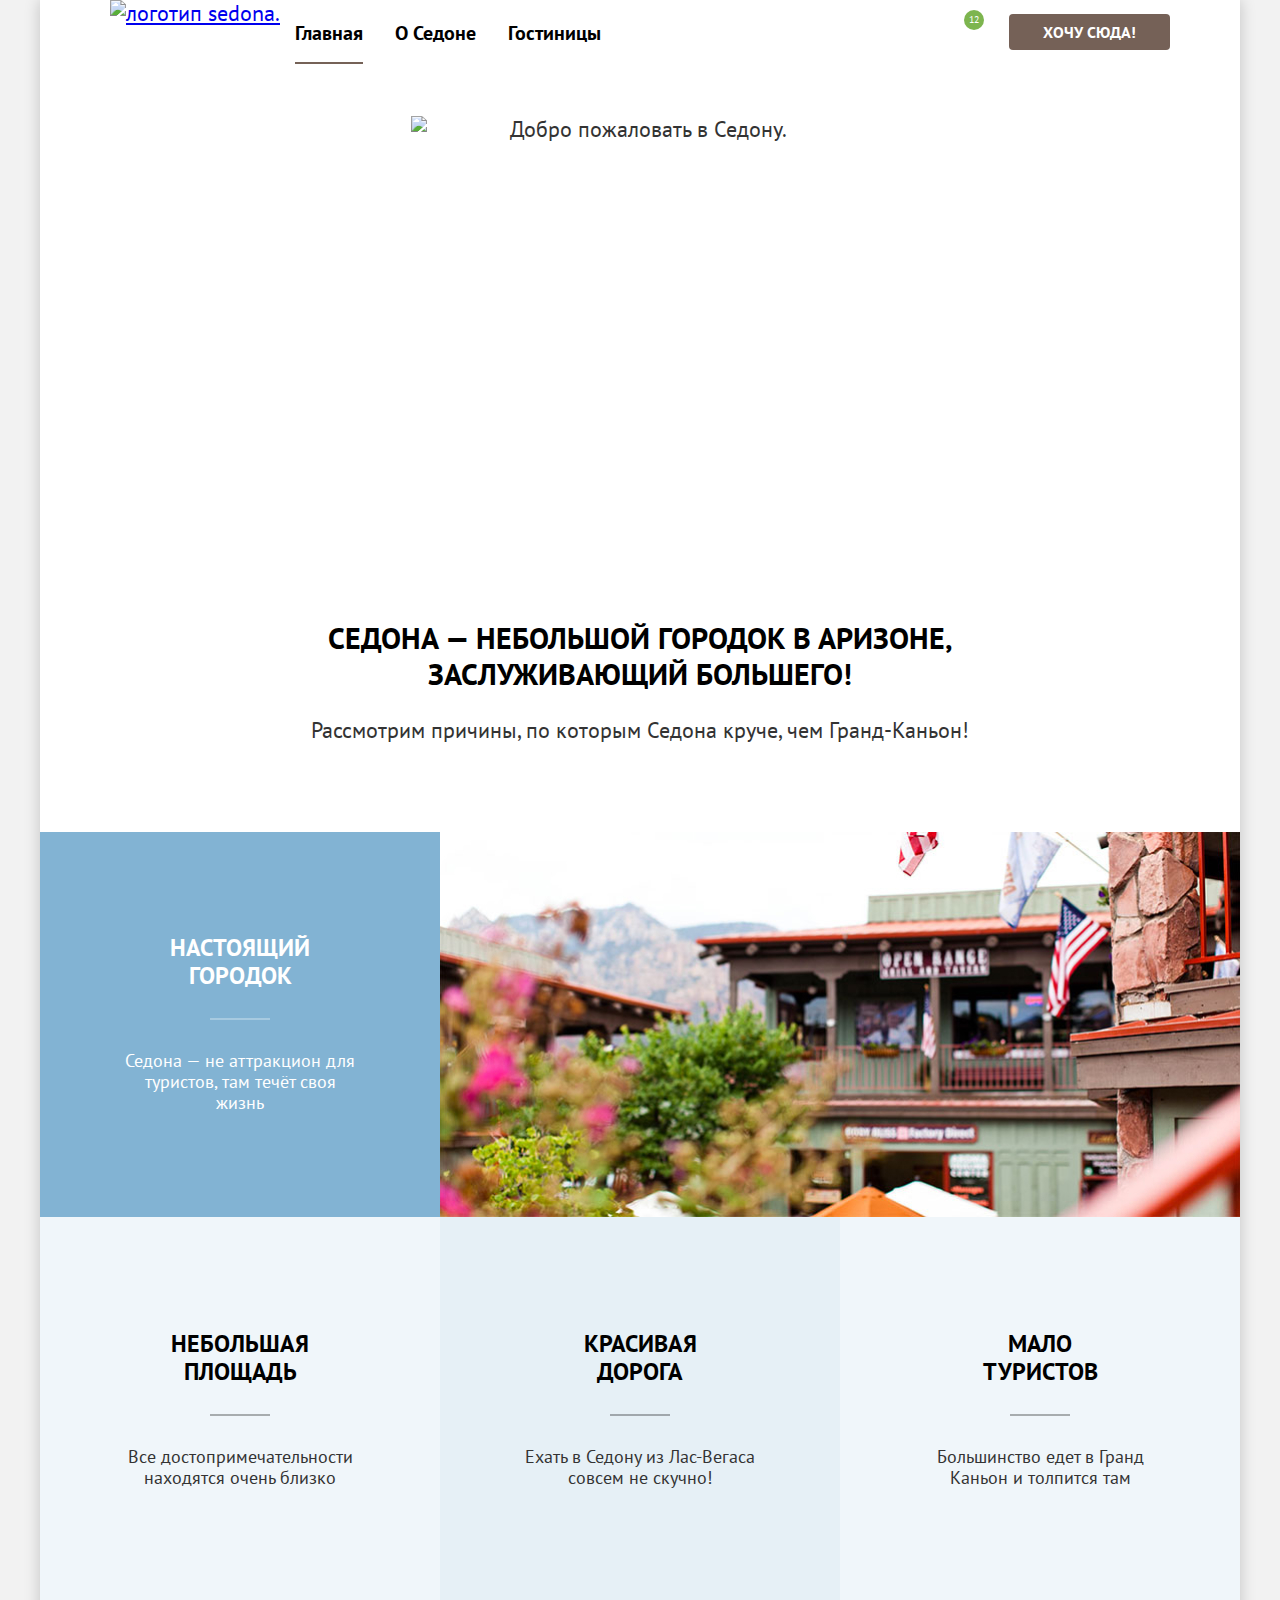
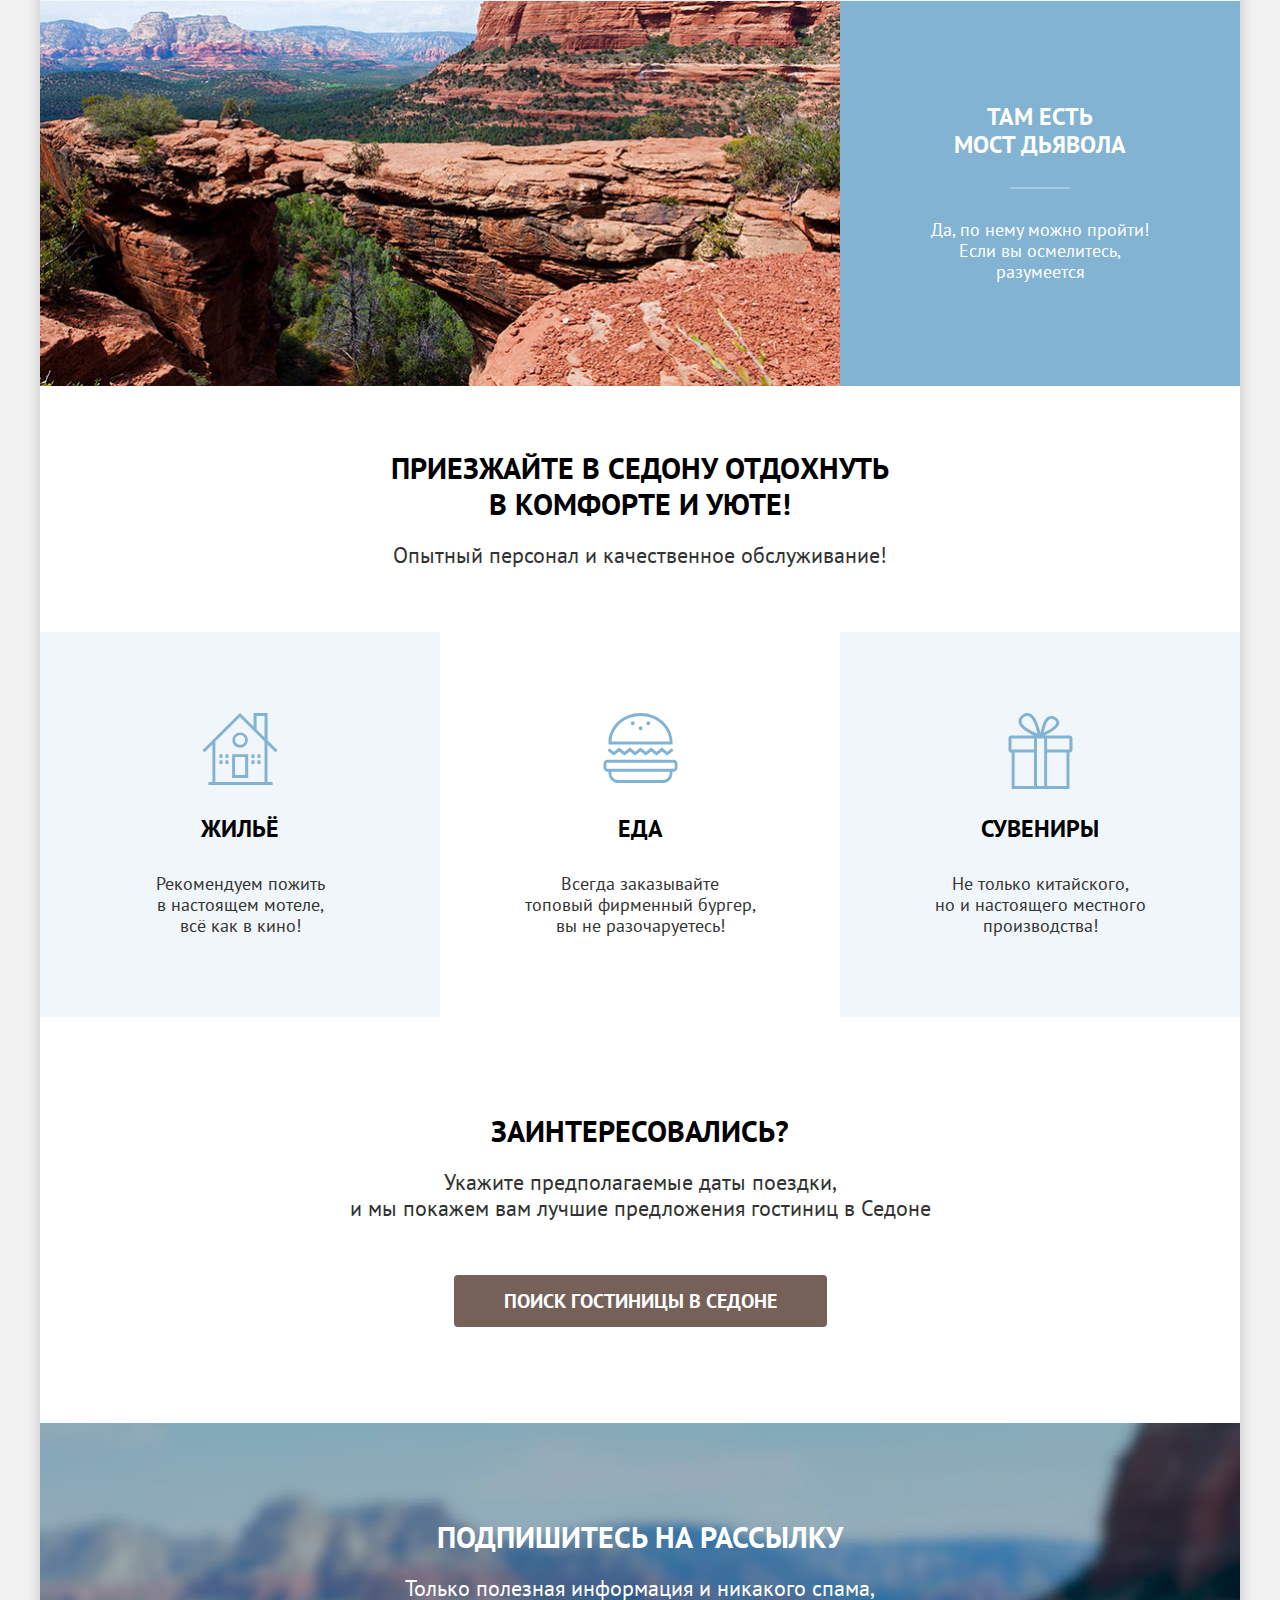
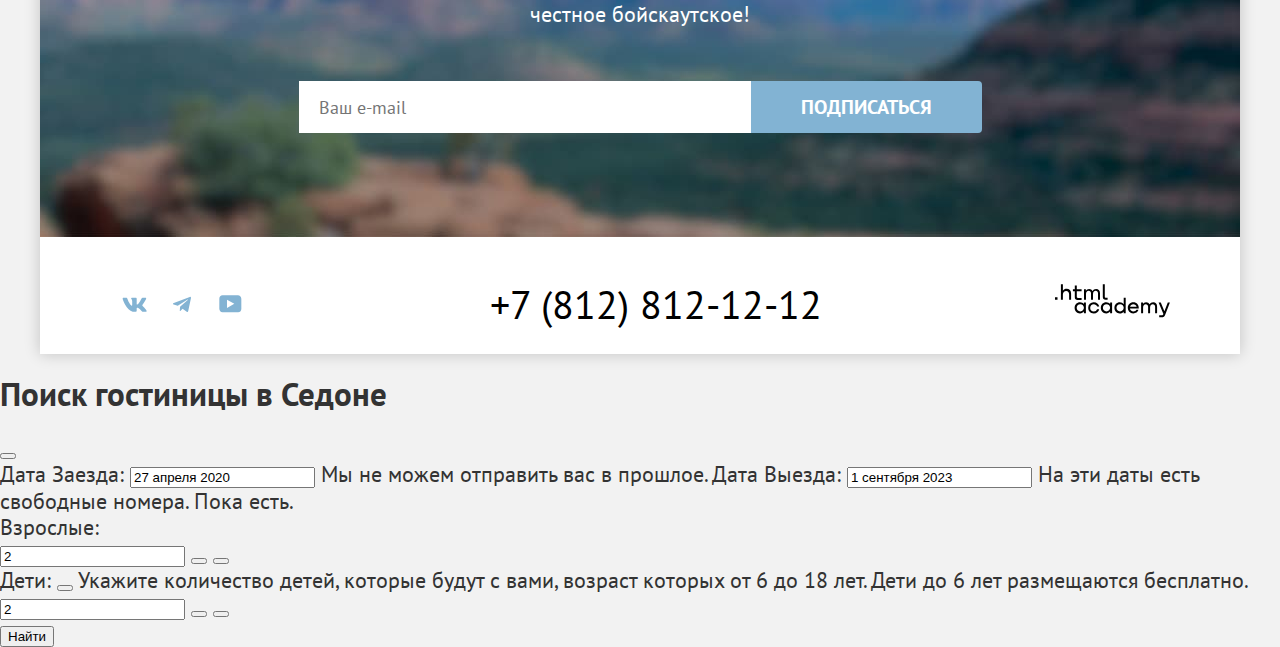
==== commit 12f85ea2: "Добавляет правки форм" ====
--- a/index.html
+++ b/index.html
@@ -115,7 +115,7 @@
           <h2 class="subscription-title">Подпишитесь на рассылку</h2>
           <p class="subscription-text">Только полезная информация и никакого спама, честное бойскаутское!</p>
           <form class="subscription-form" action="https://echo.htmlacademy.ru/" method="post">
-            <input class="subscription-form-email" type="email" name="email" placeholder="Ваш e-mail" required>
+            <input class="subscription-form-email" type="email" name="email" placeholder="Ваш e-mail" required aria-label="Ваш e-mail">
             <button class="subscription-form-btn" type="submit">Подписаться</button>
           </form>
         </section>
@@ -163,7 +163,60 @@
       </footer>
     </div>
 
-    
+    <div class="modal-container modal-container--closed">
+      <div class="modal-content">
+        <div class="modal-wrapper">
+          <h2 class="modal-title">Поиск гостиницы в Седоне</h2>
+          <button class="modal-close-button" type="button">
+            <span class="visually-hidden">Закрыть</span>
+          </button>
+        </div>
+        <form class="modal-form" action="https://echo.htmlacademy.ru/" method="get">
+          <label class="modal-label-date">
+            <span class="modal-label-text">Дата Заезда:</span>
+            <input class="modal-input-date" value="27 апреля 2020" type="text" name="arrival-date" required>
+            <span class="modal-date-maesge modal-date-maesge--error">Мы не можем отправить вас в прошлое.</span>
+          </label>
+          <label class="modal-label-date">
+            <span class="modal-label-text">Дата Выезда:</span>
+            <input class="modal-input-date" value="1 сентября 2023" type="text" name="departure-date" required>
+            <span class="modal-date-maesge">На эти даты есть свободные номера. Пока есть.</span>
+          </label>
+          <div class="modal-label-people-wrapper">
+            <label class="modal-label-people" for="input-people-adults">
+              <span class="modal-label-text-people modal-label-text-people--adults">Взрослые:</span>
+            </label>
+            <div class="change-button-wrapper change-button-wrapper--adults">
+              <input class="modal-input-people" id="input-people-adults" type="number" name="adults" value="2" required>
+              <button class="modal-input-change" type="button">
+                <span class="visually-hidden">уменьшить количество.</span>
+              </button>
+              <button class="modal-input-change modal-input-change--plus" type="button">
+                <span class="visually-hidden">увеличить количество.</span>
+              </button>
+            </div>
+            <label class="modal-label-people" for="input-people-babies">
+              <span class="modal-label-text-people modal-label-text-people--babies">Дети:</span>
+            </label>
+            <span class="tooltip">
+              <button class="tooltip-button" type="button" aria-labelledby="tooltip-label-date"><span class="visually-hidden">информация.</span></button>
+              <span class="tooltip-text" role="tooltip" id="tooltip-label-date">Укажите количество детей, которые будут с вами, возраст которых от 6 до 18 лет.
+                Дети до 6 лет размещаются бесплатно.</span>
+            </span>
+            <div class="change-button-wrapper">
+              <input class="modal-input-people" id="input-people-babies" type="number" name="babies" value="2" required>
+              <button class="modal-input-change" type="button">
+                <span class="visually-hidden">уменьшить количество.</span>
+              </button>
+              <button class="modal-input-change modal-input-change--plus" type="button">
+                <span class="visually-hidden">увеличить количество.</span>
+              </button>
+            </div>
+          </div>
+          <button class="modal-button" type="submit">Найти</button>
+        </form>
+      </div>
+    </div>
 
   </body>
 
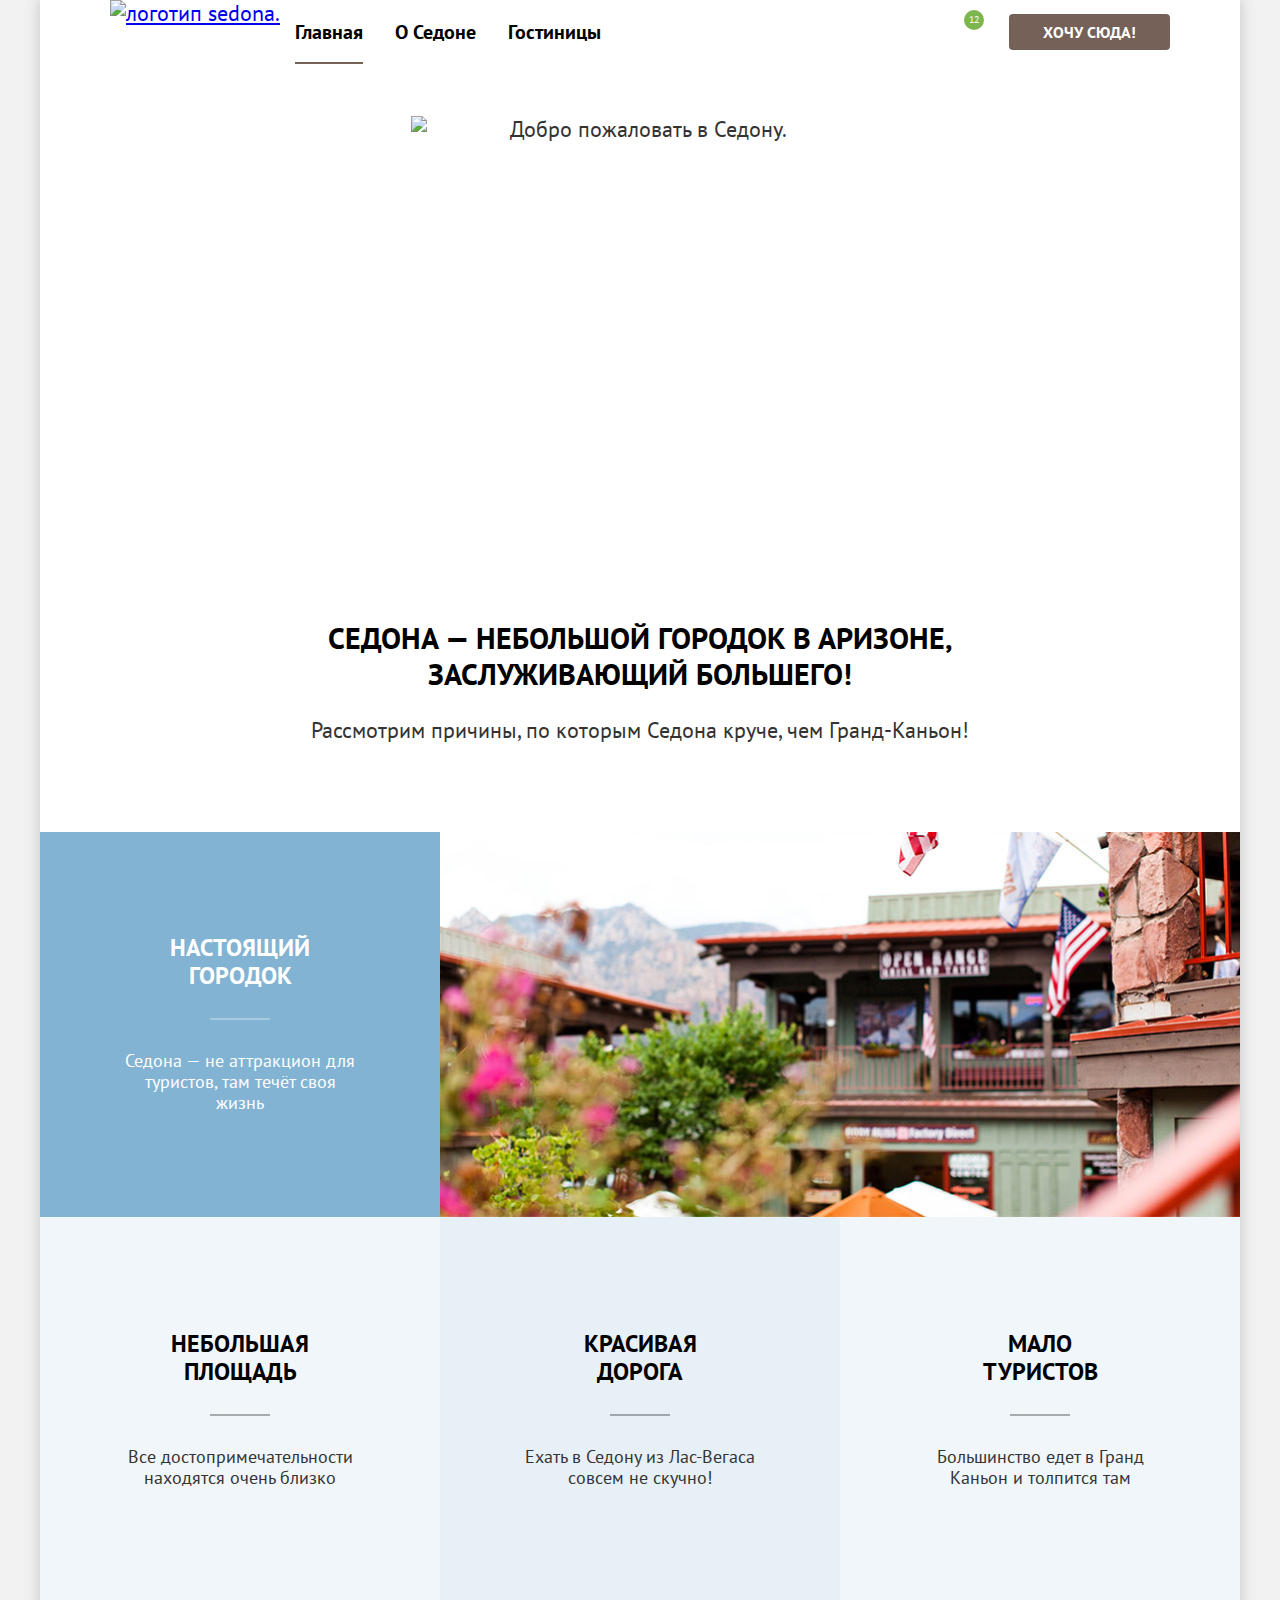
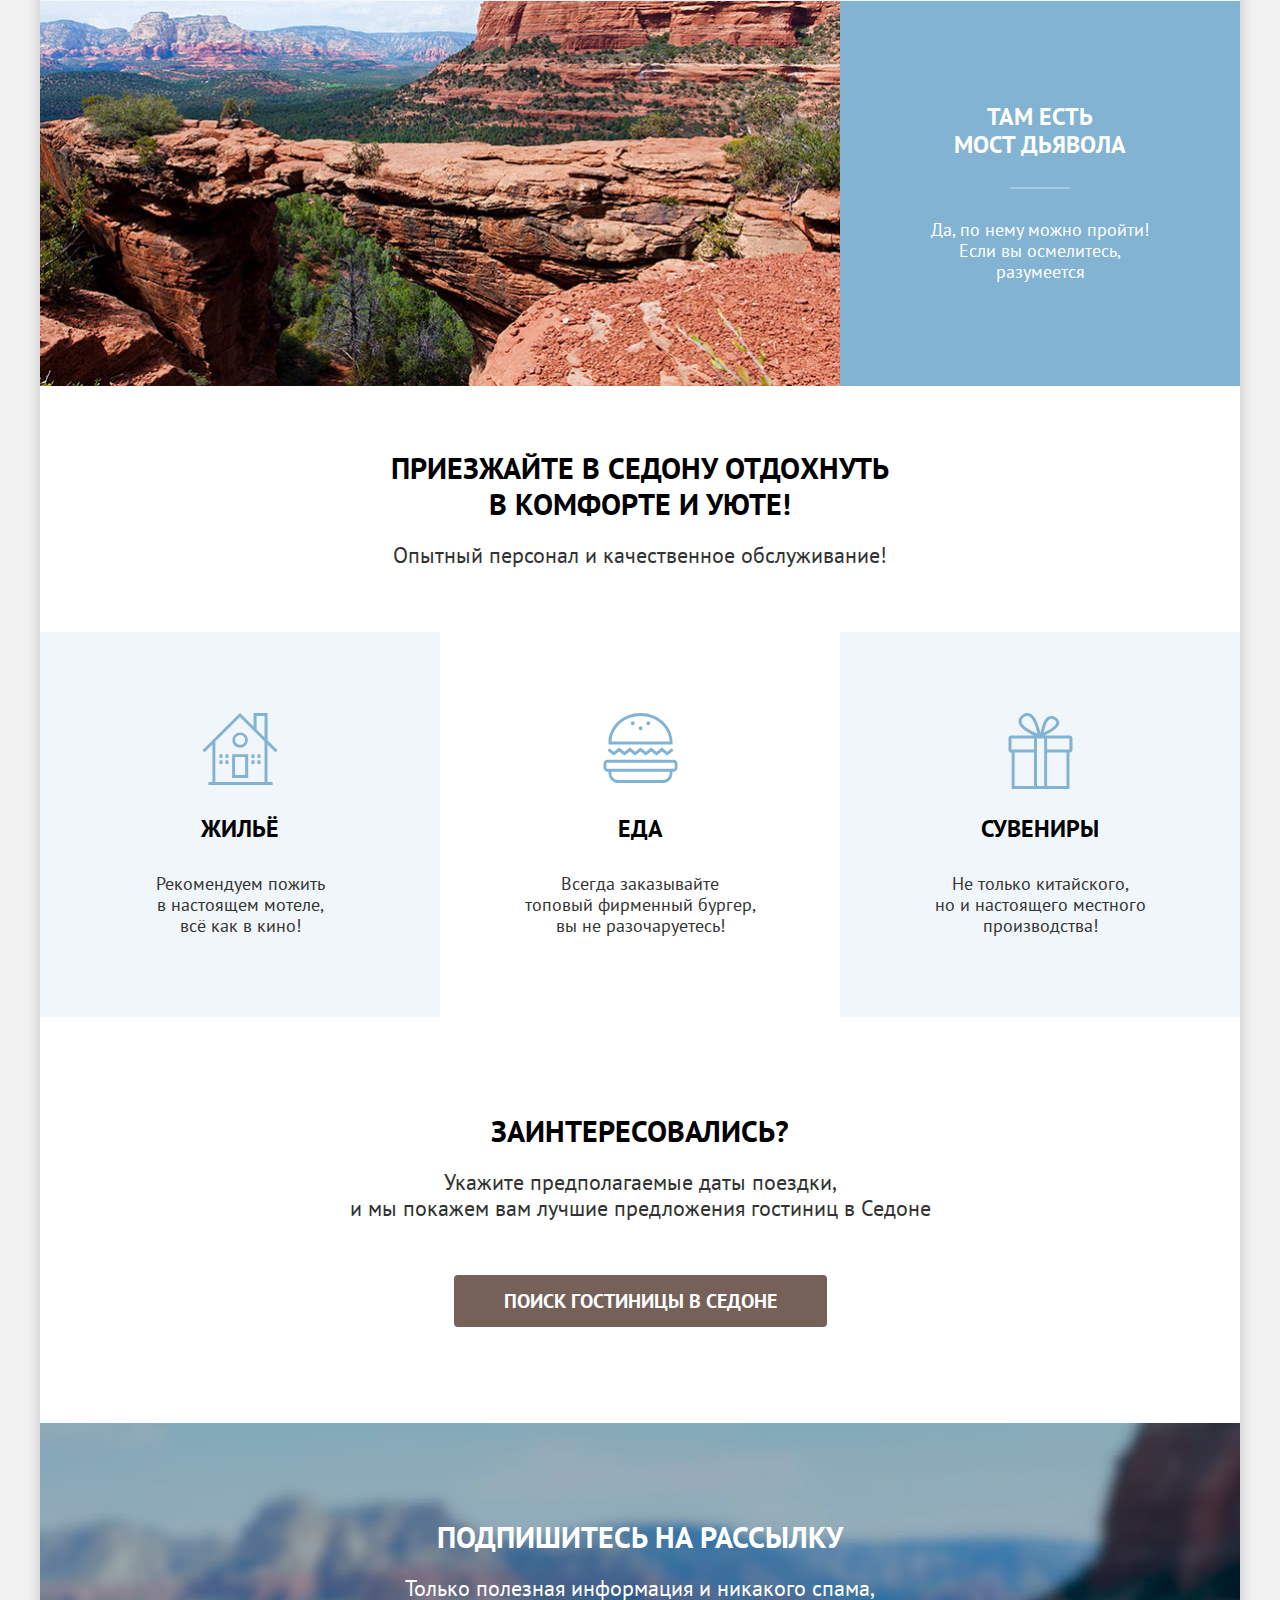
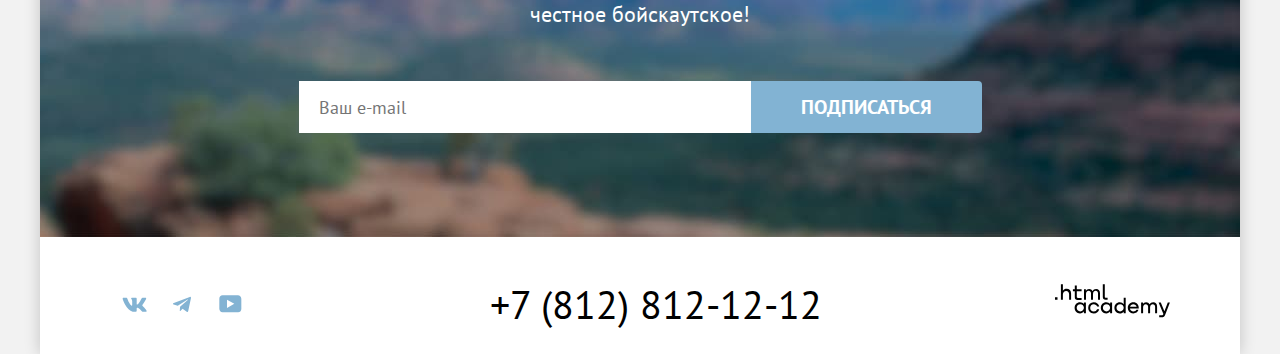
==== commit d56abb34: "Добавляет правки по критериям" ====
--- a/index.html
+++ b/index.html
@@ -55,7 +55,7 @@
                 <h3 class="advantages-item-title advantages-item-title--blue">Настоящий городок</h3>
                 <p class="advantages-item-text">Седона — не аттракцион для туристов, там течёт своя жизнь</p>
               </div>
-              <img src="images/city-sedona.jpg" alt="городок Седона.">
+              <img src="images/city-sedona.jpg" alt="городок Седона." width="800" height="385">
             </li>
             <li class="advantages-item advantages-item--light">
               <h3 class="advantages-item-title">Небольшая площадь</h3>
@@ -70,7 +70,7 @@
               <p class="advantages-item-text">Большинство едет в Гранд Каньон и толпится там</p>
             </li>
             <li class="advantages-item advantages-item--blue">
-              <img src="images/devil-bridge.jpg" alt="Мост дьявола.">
+              <img src="images/devil-bridge.jpg" alt="Мост дьявола." width="800" height="385">
               <div class="item-blue-wrapper">
                 <h3 class="advantages-item-title advantages-item-title--blue">Там есть<br> мост дьявола</h3>
                 <p class="advantages-item-text">Да, по нему можно пройти! Если вы осмелитесь, разумеется</p>
--- a/styles/styles.css
+++ b/styles/styles.css
@@ -39,6 +39,7 @@
   color: #333333;
   background-color: #f2f2f2;
   height: 100%;
+  min-width: 1200px;
 }
 
 .main-container {
@@ -48,11 +49,12 @@
   display: flex;
   flex-direction: column;
   min-height: 100%;
-  box-shadow: 0 0 15px 0 rgba(0, 0, 0, 0.20);
+  box-shadow: 0 0 15px 0 rgba(0, 0, 0, 0.2);
 }
 
 .main-index {
   flex-grow: 1;
+  text-align: center;
 }
 
 /* index */
@@ -96,6 +98,7 @@
   text-decoration: none;
   color: #000000;
   padding: 20px 16px;
+  display: block;
 }
 
 .main-nav-link:hover {
@@ -109,7 +112,7 @@
   background-color: #756257;
   left: 16px;
   right: 16px;
-  bottom: -19px;
+  bottom: 0;
 }
 
 .search-nav-list {
@@ -152,7 +155,7 @@
   background-color: #7db54f;
   font-size: 10px;
   line-height: 10px;
-  border-radius: 50%;
+  border-radius: 15px;
   padding: 5px;
   position: absolute;
   top: 10px;
@@ -178,12 +181,9 @@
 }
 
 .search-nav-link-basket:active {
-  color: rgba(255, 255, 255, 0.30);
-}
-
-.main-index {
-  text-align: center;
-}
+  color: rgba(255, 255, 255, 0.3);
+}
+
 
 /* hero */
 
@@ -256,7 +256,7 @@
 }
 
 .advantages-item-title--blue::before {
-  background-color: rgba(255, 255, 255, 0.30);
+  background-color: rgba(255, 255, 255, 0.3);
 }
 
 
@@ -270,11 +270,12 @@
   padding: 102px 85px;
   padding-top: 102px;
   padding-bottom: 102px;
+  min-width: 230px;
 }
 
 .advantages-item--blue {
   color: #ffffff;
-  background-color: #82B3D3;
+  background-color: #82b3d3;
   display: flex;
   width: 1200px;
   padding: 0;
@@ -392,13 +393,13 @@
 }
 
 .search-link:active {
-  color: rgba(255, 255, 255, 0.30);
+  color: rgba(255, 255, 255, 0.3);
 }
 
 /* subscription */
 
 .subscription {
-  background-color: #82B3D3;
+  background-color: #82b3d3;
   background-image: url("../images/subscribe-background.jpg");
   background-repeat: no-repeat;
   background-size: cover;
@@ -440,11 +441,11 @@
 }
 
 .subscription-form-btn:hover {
-  background-color: #68A2CA;
+  background-color: #68a2ca;
 }
 
 .subscription-form-btn:active {
-  color: rgba(255, 255, 255, 0.30);
+  color: rgba(255, 255, 255, 0.3);
 }
 
 .subscription-form-email {
@@ -457,6 +458,10 @@
   line-height: 24px;
 }
 
+.subscription-form-email:hover {
+  background-color: #e6e6e6;
+}
+
 /* main-footer */
 
 .main-footer {
@@ -484,7 +489,7 @@
 }
 
 .socials-link:hover svg {
-  fill: #68A2CA;
+  fill: #68a2ca;
 }
 
 .socials-link:active svg {
@@ -527,7 +532,7 @@
 }
 
 .catalog-filter {
-  background-color: #82B3D3;
+  background-color: #82b3d3;
   background-image: url("../images/filter-background.jpg");
   background-repeat: no-repeat;
   background-size: cover;
@@ -550,6 +555,7 @@
   display: flex;
   align-items: center;
   margin-bottom: 40px;
+  flex-wrap: wrap;
 }
 
 .breadcrumbs-link {
@@ -559,15 +565,15 @@
   line-height: 21px;
   padding-left: 17px;
   margin-left: 11px;
-  background: url(../images/icons/arrow.svg) no-repeat center left;
+  background: url("../images/icons/arrow.svg") no-repeat center left;
 }
 
 .breadcrumbs-link:hover {
-  color: rgba(255, 255, 255, 0.60);
+  color: rgba(255, 255, 255, 0.6);
 }
 
 .breadcrumbs-link:active {
-  color: rgba(255, 255, 255, 0.30);
+  color: rgba(255, 255, 255, 0.3);
 }
 
 .breadcrumbs-link--index {
@@ -579,11 +585,11 @@
   padding: 0;
 }
 
-.breadcrumbs-link--index:hover{
+.breadcrumbs-link--index:hover {
   opacity: 0.6;
 }
 
-.breadcrumbs-link--index:active{
+.breadcrumbs-link--index:active {
   opacity: 0.3;
 }
 
@@ -612,17 +618,13 @@
 }
 
 .catalog-infrastructure-input:checked + .control-mark {
-  background-image: url(../images/icons/tick.svg);
+  background-image: url("../images/icons/tick.svg");
   background-repeat: no-repeat;
   background-position: center;
 }
 
-.catalog-form-label:hover .control-mark {
-  opacity: 0.6;
-}
-
 .catalog-infrastructure-input:focus + .control-mark {
-  outline: 2px solid #68A2CA;
+  outline: 2px solid #68a2ca;
 }
 
 .catalog-infrastructure-input:disabled + .control-mark {
@@ -668,7 +670,7 @@
 }
 
 .catalog-housing-input:focus + .control-mark {
-  outline: 2px solid #68A2CA;
+  outline: 2px solid #68a2ca;
 }
 
 .catalog-housing-input:disabled + .control-mark {
@@ -725,6 +727,10 @@
   border: none;
 }
 
+.catalog-price-input:hover {
+  background-color: #e6e6e6;
+}
+
 .catalog-price-input--min {
   border-radius: 4px 0 0 4px;
 }
@@ -740,7 +746,7 @@
 }
 
 .catalog-price-input[type=number] {
-  -moz-appearance:textfield;
+  -moz-appearance: textfield;
 }
 
 .range-scale {
@@ -800,16 +806,16 @@
 }
 
 .catalog-filter-submit:hover {
-  background-color: #68A2CA;
+  background-color: #68a2ca;
 }
 
 .catalog-filter-submit:active {
-  color: rgba(255, 255, 255, 0.30);
+  color: rgba(255, 255, 255, 0.3);
 }
 
 .catalog-filter-submit:disabled {
-  background-color: #E5E5E5;
-  color: rgba(255, 255, 255, 0.30);
+  background-color: #e5e5e5;
+  color: rgba(255, 255, 255, 0.3);
 }
 
 .catalog-filter-reset {
@@ -870,11 +876,16 @@
   margin-right: 70px;
   appearance: none;
   padding: 13px 40px 13px 20px;
-  background-image: url(../images/icons/hand.svg);
+  background-color: #ffffff;
+  background-image: url("../images/icons/hand.svg");
   background-repeat: no-repeat;
   background-position: center right 18px;
 }
 
+.catalog-sorting:hover {
+  background-color: #e6e6e6;
+}
+
 .card-view {
   margin: 0;
   padding: 0;
@@ -882,6 +893,7 @@
   display: flex;
   width: 160px;
   justify-content: space-between;
+  flex-wrap: wrap;
 }
 
 .card-view-btn {
@@ -889,7 +901,7 @@
   width: 48px;
   height: 48px;
   background-color: rgba(0, 0, 0, 0);
-  border: 2px solid #E5E5E5;
+  border: 2px solid #e5e5e5;
   border-radius: 4px;
 }
 
@@ -979,6 +991,7 @@
   grid-column-start: 1;
   grid-column-end: 2;
   margin-bottom: 16px;
+  text-align: center;
 }
 
 .card-list-more:hover {
@@ -986,13 +999,13 @@
 }
 
 .card-list-more:active {
-  color: rgba(255, 255, 255, 0.30);
+  color: rgba(255, 255, 255, 0.3);
   background-color: #756157;
 }
 
 .card-list-more:disabled {
-  background-color: #E5E5E5;
-  color: rgba(255, 255, 255, 0.30);
+  background-color: #e5e5e5;
+  color: rgba(255, 255, 255, 0.3);
 }
 
 .card-list-favorites {
@@ -1014,16 +1027,16 @@
 }
 
 .card-list-favorites:hover {
-  background-color: #68A2CA;
+  background-color: #68a2ca;
 }
 
 .card-list-favorites:active {
-  color: rgba(255, 255, 255, 0.30);
+  color: rgba(255, 255, 255, 0.3);
 }
 
 .card-list-favorites:disabled {
-  background-color: #E5E5E5;
-  color: rgba(255, 255, 255, 0.30);
+  background-color: #e5e5e5;
+  color: rgba(255, 255, 255, 0.3);
 }
 
 .card-list-favorites--active {
@@ -1032,22 +1045,22 @@
 }
 
 .card-list-favorites--active:hover {
-  background-color: #6C9E42;
+  background-color: #6c9e42;
 }
 
 .card-list-favorites--active:active {
-  color: rgba(255, 255, 255, 0.30);
+  color: rgba(255, 255, 255, 0.3);
 }
 
 .card-list-favorites--active:disabled {
-  background-color: #E5E5E5;
-  color: rgba(255, 255, 255, 0.30);
+  background-color: #e5e5e5;
+  color: rgba(255, 255, 255, 0.3);
 }
 
 .stars {
   width: 140px;
   height: 18px;
-  background-image: url(../images/icons/stars.svg);
+  background-image: url("../images/icons/stars.svg");
   background-repeat: space;
   margin: 0;
   align-self: center;
@@ -1089,9 +1102,9 @@
   margin-bottom: 60px;
   list-style: none;
   display: flex;
+  flex-wrap: wrap;
   gap: 8px;
-  border-top: 1px solid #E6E6E6;
-  ;
+  border-top: 1px solid #e6e6e6;
 }
 
 .pagination-link {
@@ -1119,11 +1132,11 @@
 }
 
 .pagination-link:hover {
-  background-color: #68A2CA;
+  background-color: #68a2ca;
 }
 
 .pagination-link:active {
-  color: rgba(255, 255, 255, 0.30);
+  color: rgba(255, 255, 255, 0.3);
 }
 
 .pagination-link--curent:hover {
@@ -1161,3 +1174,281 @@
 .subscription-form-email--inner {
   background-color: #f2f2f2;
 }
+
+/* modal */
+
+.modal-container {
+  position: fixed;
+  width: 100%;
+  height: 100%;
+  background-color: rgba(242, 242, 242, 0.8);
+  top: 0;
+  display: flex;
+  justify-content: center;
+  align-items: center;
+}
+
+.modal-container--closed {
+  display: none;
+}
+
+.modal-content {
+  width: 577px;
+  padding: 64px 70px;
+  box-shadow: 0 25px 50px 0 rgba(0, 0, 0, 0.15);
+  background-color: #ffffff;
+  border-radius: 30px;
+}
+
+.modal-wrapper {
+  display: flex;
+  justify-content: space-between;
+}
+
+.modal-title {
+  font-size: 30px;
+  font-weight: 700;
+  line-height: 36px;
+  text-transform: uppercase;
+  margin: 0;
+  margin-bottom: 64px;
+}
+
+.modal-close-button {
+  display: block;
+  border: none;
+  width: 52px;
+  height: 52px;
+  border-radius: 50%;
+  background-color: #f2f2f2;
+  background-image: url("../images/icons/close.svg");
+  background-repeat: no-repeat;
+  background-position: center;
+  cursor: pointer;
+  padding: 0;
+  margin-right: -19px;
+}
+
+.modal-close-button:not([disabled]):hover {
+  background-color: #e6e6e6;
+}
+
+.modal-close-button:active {
+  opacity: 0.3;
+}
+
+.modal-label-date {
+  display: flex;
+  flex-wrap: wrap;
+  align-items: center;
+  margin-bottom: 23px;
+}
+
+.modal-label-text {
+  font-size: 20px;
+  line-height: 24px;
+  font-weight: 700;
+  width: 135px;
+}
+
+.tooltip {
+  position: relative;
+  padding-top: 12px;
+}
+
+.tooltip-button {
+  display: block;
+  border: none;
+  cursor: pointer;
+  width: 26px;
+  height: 26px;
+  border-radius: 50%;
+  background-color: #83b3d3;
+  background-image: url("../images/icons/i.svg");
+  background-repeat: no-repeat;
+  background-position: center;
+  margin-right: 47px;
+}
+
+.tooltip-text {
+  display: none;
+  width: 212px;
+  padding: 20px 22px;
+  background-color: #333333;
+  color: #ffffff;
+  font-size: 16px;
+  line-height: 20px;
+  position: absolute;
+  z-index: 2;
+  border-radius: 10px;
+  left: -114px;
+  top: 53px;
+}
+
+.tooltip-text::after {
+  display: block;
+  content: " ";
+  width: 19px;
+  height: 9px;
+  position: absolute;
+  top: -9px;
+  left: 50%;
+  transform: translate(-50%);
+  background-image: url("../images/icons/triangle.svg");
+  background-repeat: no-repeat;
+}
+
+.tooltip-button:hover + .tooltip-text {
+  display: block;
+}
+
+.modal-input-date {
+  width: 360px;
+  padding: 12px 60px 12px 20px;
+  border: none;
+  background-color: #f2f2f2;
+  margin-left: auto;
+  color: #000000;
+  font-family: "PT Sans", sans-serif;
+  font-size: 18px;
+  font-weight: 700;
+  line-height: 24px;
+  align-self: flex-end;
+  background-image: url("../images/icons/calendar.svg");
+  background-repeat: no-repeat;
+  background-position: center right 22px;
+  border-radius: 4px;
+}
+
+.modal-input-date:not([disabled]):hover {
+  background-color: #e6e6e6;
+}
+
+.modal-date-maesge {
+  width: 100%;
+  font-size: 16px;
+  font-weight: 400;
+  line-height: 21px;
+  padding-left: 156px;
+  padding-top: 4px;
+}
+
+.modal-date-maesge--error {
+  color: #ff5757;
+}
+
+.modal-label-people-wrapper {
+  display: flex;
+  justify-content: space-between;
+  margin-bottom: 48px;
+}
+
+.modal-input-people::-webkit-outer-spin-button,
+.modal-input-people::-webkit-inner-spin-button {
+  -webkit-appearance: none;
+}
+
+.modal-input-people[type='number'] {
+  -moz-appearance: textfield;
+}
+
+.modal-label-people {
+  display: flex;
+  align-items: center;
+}
+
+.change-button-wrapper {
+  position: relative;
+}
+
+.change-button-wrapper--adults {
+  margin-right: auto;
+}
+
+.modal-label-text-people {
+  font-size: 20px;
+  line-height: 24px;
+  font-weight: 700;
+}
+
+.modal-label-text-people--adults {
+  width: 138px;
+}
+
+.modal-label-text-people--babies {
+  width: 59px;
+}
+
+.modal-input-people {
+  width: 30px;
+  padding: 12px 40px 12px 40px;
+  border: none;
+  background-color: #f2f2f2;
+  margin-left: auto;
+  color: #000000;
+  font-family: "PT Sans", sans-serif;
+  font-size: 18px;
+  font-weight: 700;
+  line-height: 24px;
+  text-align: center;
+  border-radius: 4px;
+}
+
+.modal-input-people:not([disabled]):hover {
+  background-color: #e6e6e6;
+}
+
+.modal-input-change {
+  position: absolute;
+  display: block;
+  border: none;
+  background-color: transparent;
+  width: 40px;
+  height: 48px;
+  background-image: url("../images/icons/minus.svg");
+  background-repeat: no-repeat;
+  background-position: center;
+  cursor: pointer;
+  top: 0;
+  left: 0;
+  border-radius: 4px;
+}
+
+.modal-input-change:hover {
+  background-color: #e6e6e6;
+}
+
+.modal-input-change--plus {
+  background-image: url("../images/icons/plus.svg");
+  left: auto;
+  right: 0;
+}
+
+.modal-button {
+  display: block;
+  width: 100%;
+  border: none;
+  background-color: #83b3d3;
+  color: #ffffff;
+  font-family: "PT Sans", sans-serif;
+  font-size: 20px;
+  font-weight: 700;
+  line-height: 24px;
+  text-transform: uppercase;
+  padding: 18px;
+  border-radius: 10px;
+  cursor: pointer;
+}
+
+.modal-button:not([disabled]):hover {
+  background-color: #68a2ca;
+}
+
+.modal-button:active {
+  color: rgba(255, 255, 255, 0.3);
+}
+
+.modal-button:disabled {
+  background-color: #e5e5e5;
+  color: rgba(255, 255, 255, 0.3);
+}
